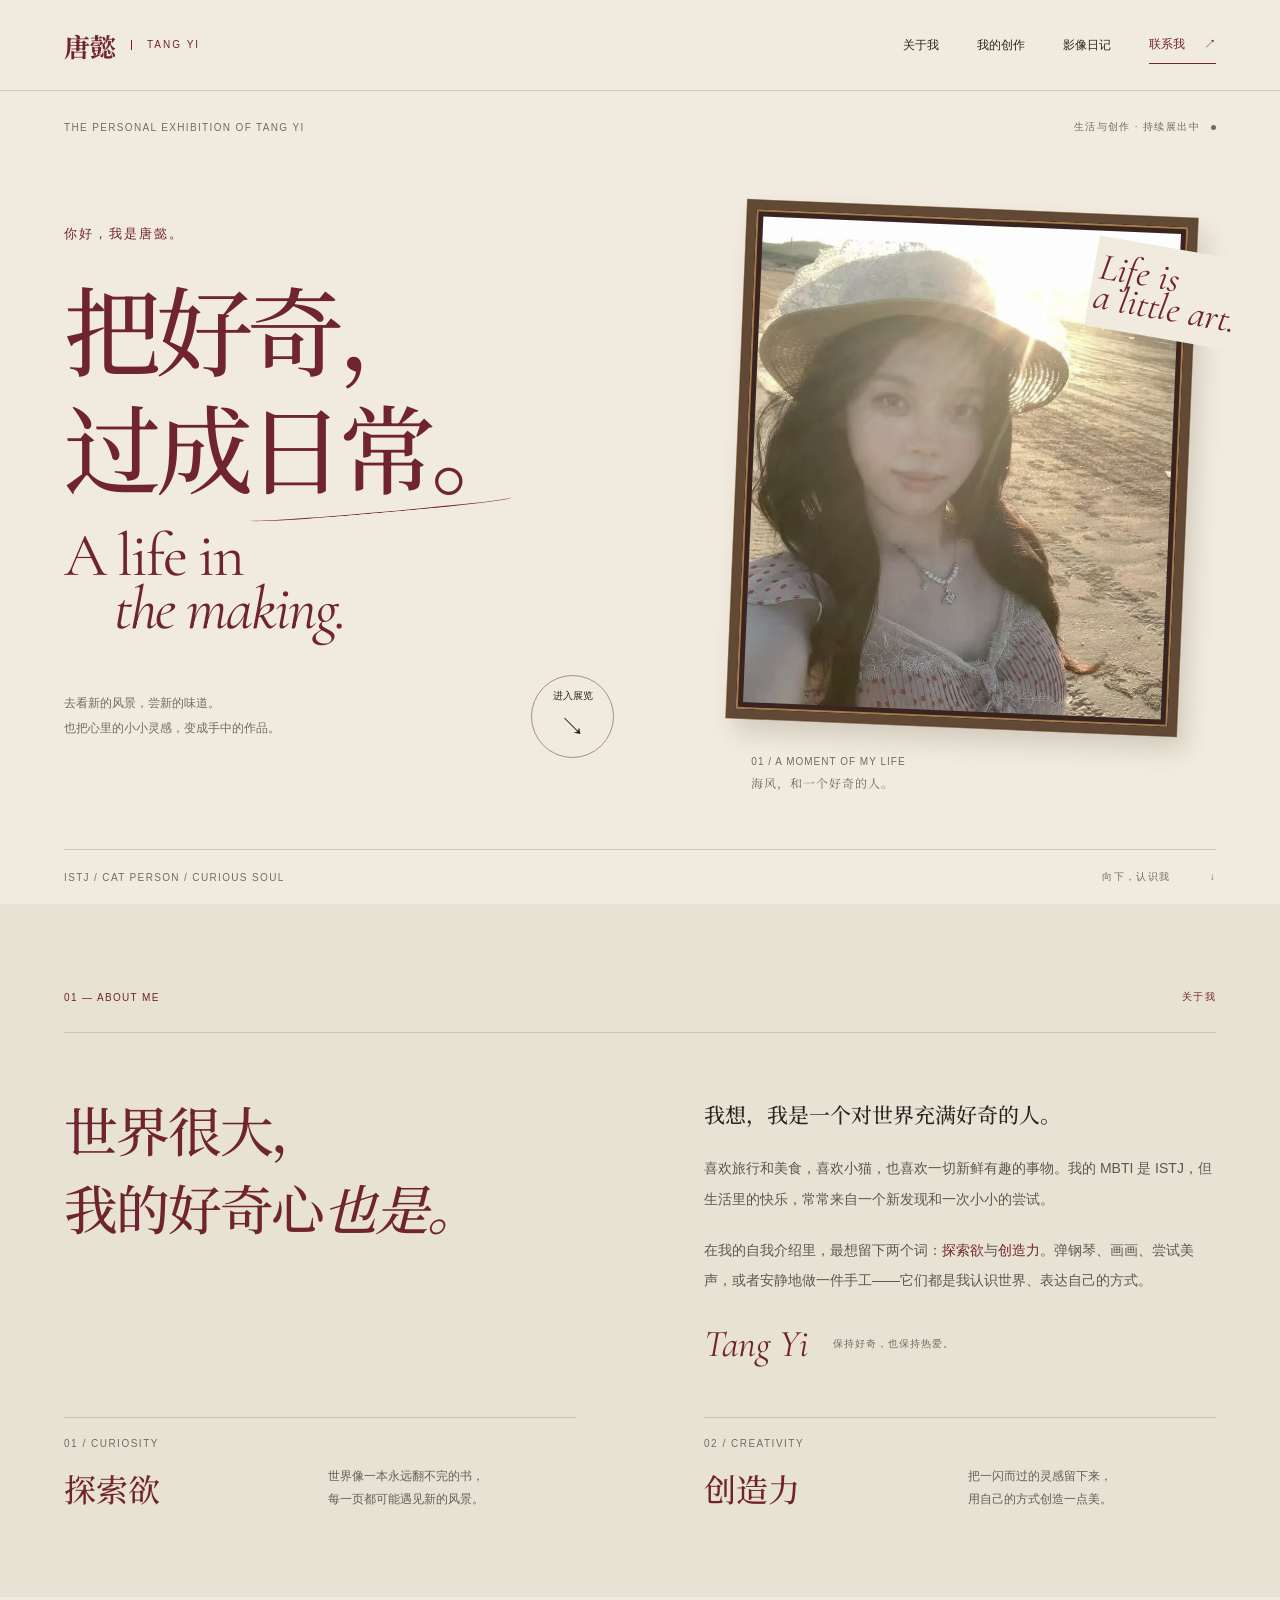
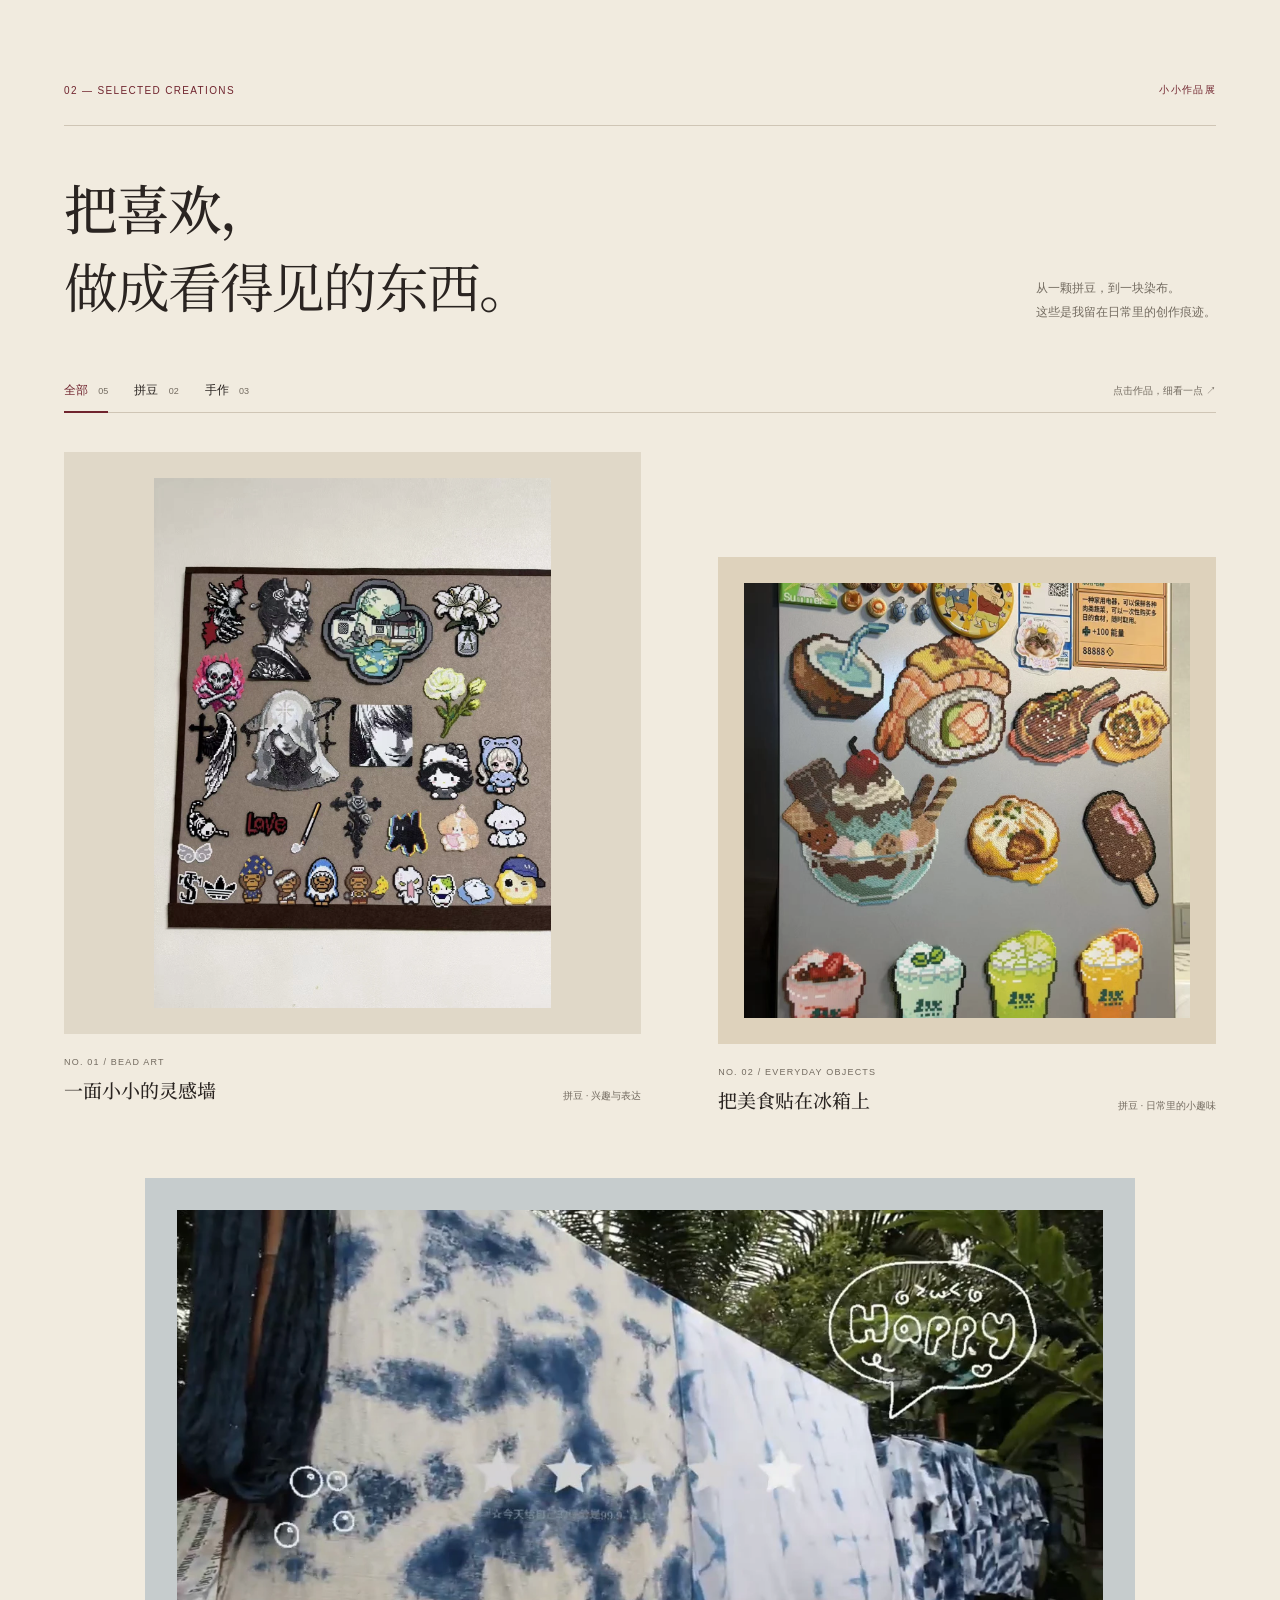
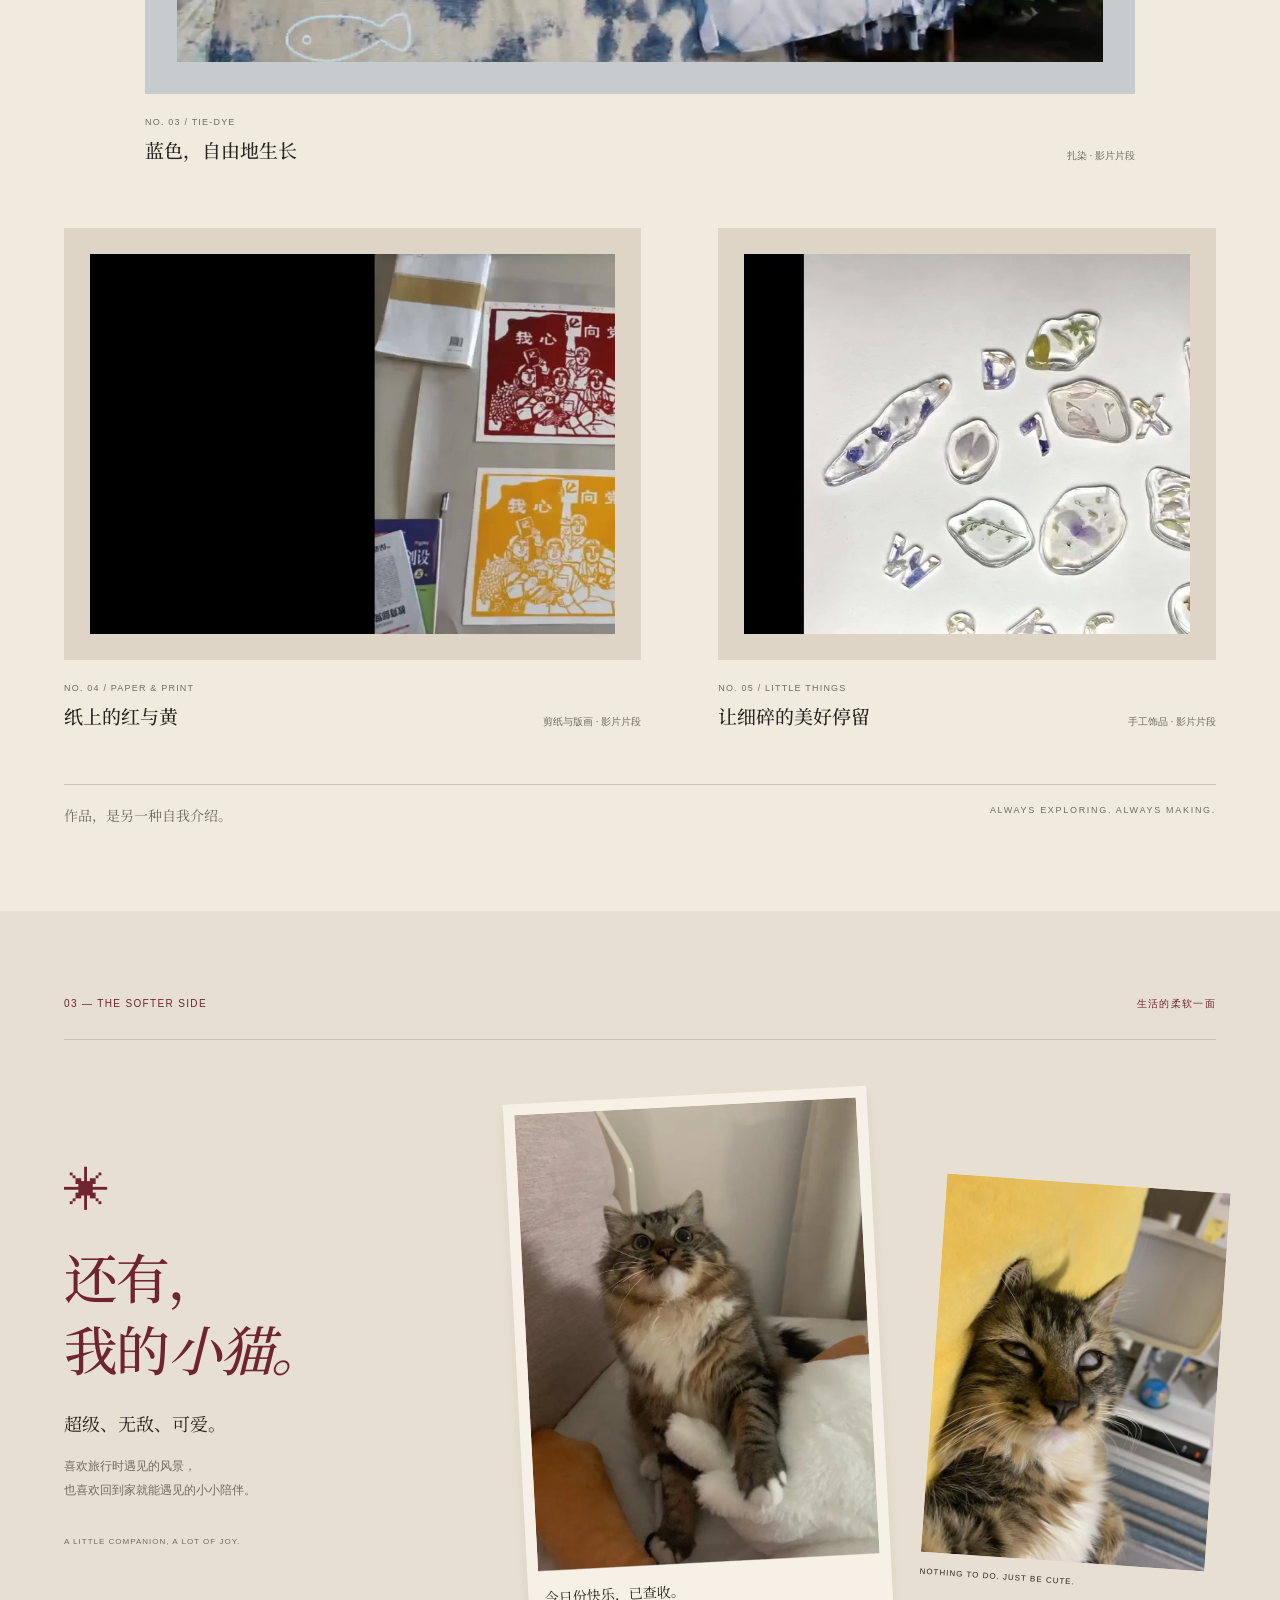
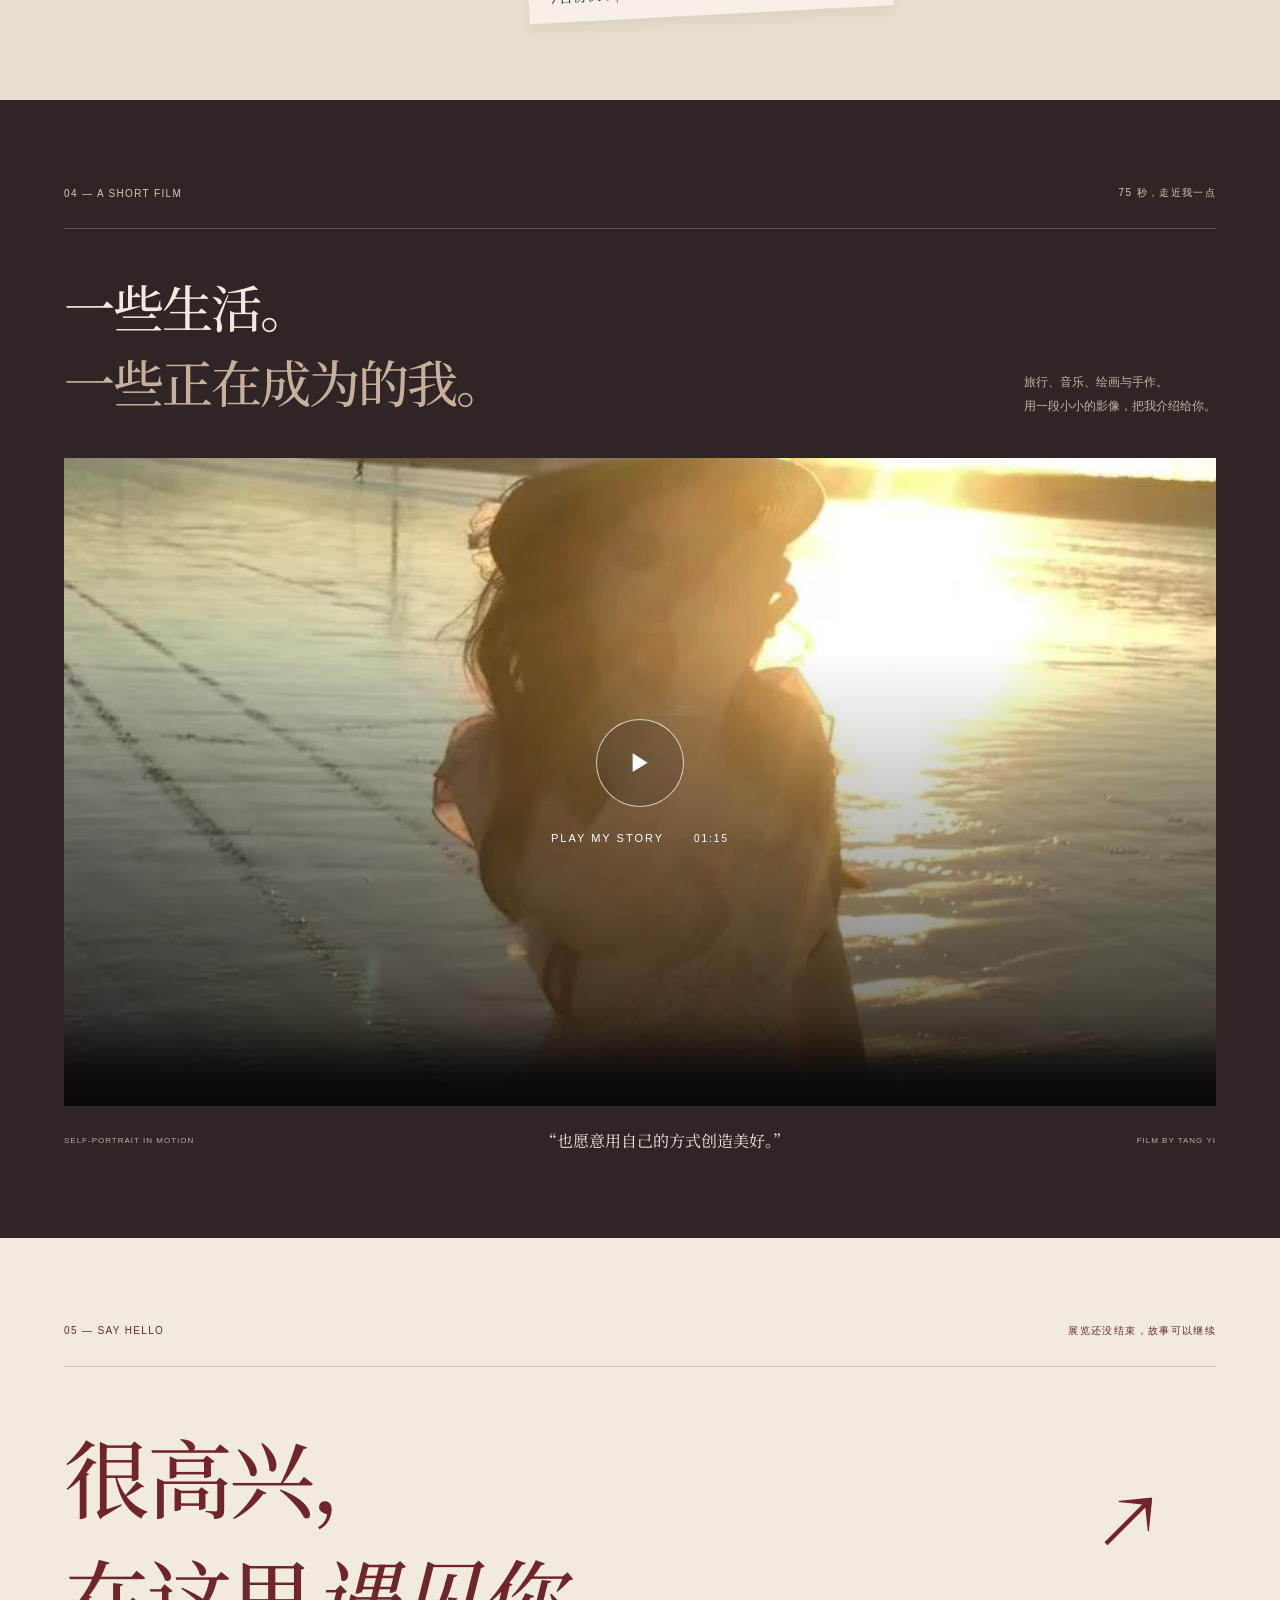
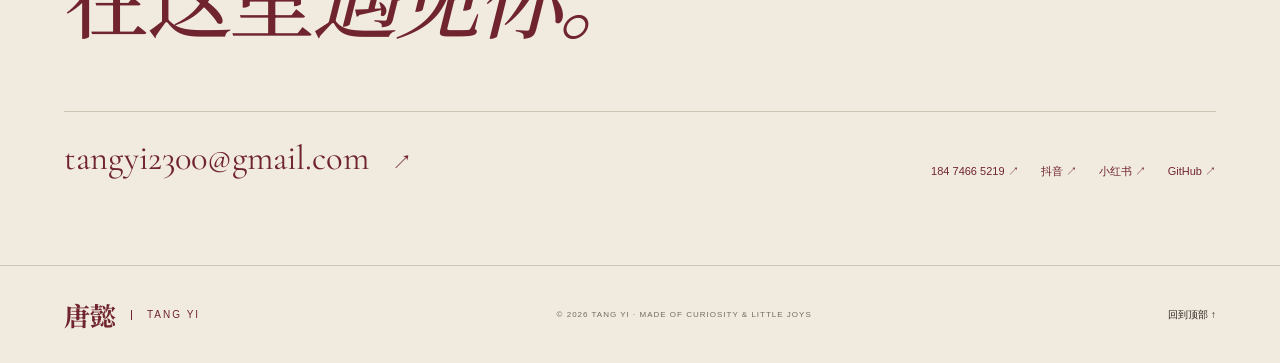
==== index.html @ 0c41a025 "Publish Tang Yi personal gallery with photos and introduction film" ====
<!doctype html>
<html lang="zh-CN">
<head>
  <meta charset="utf-8"><meta name="viewport" content="width=device-width,initial-scale=1">
  <title>唐懿 Tang Yi｜好奇心与创造力的私人展览</title>
  <meta name="description" content="我是唐懿。喜欢旅行、美食、小猫，也喜欢用拼豆、扎染和手作表达自己。欢迎来到我的生活与创作展览。">
  <meta name="theme-color" content="#6e202b"><meta property="og:title" content="唐懿 Tang Yi · A Life in the Making"><meta property="og:description" content="把好奇过成日常，把喜欢做成作品。唐懿的个人生活与创作展览。"><meta property="og:image" content="https://tangyi2300-ctrl.github.io/portrait-close.webp">
  <link rel="icon" href="favicon.svg" type="image/svg+xml"><link rel="stylesheet" href="style.css">
  <link rel="preconnect" href="https://fonts.googleapis.com"><link rel="preconnect" href="https://fonts.gstatic.com" crossorigin>
  <link href="https://fonts.googleapis.com/css2?family=Cormorant+Garamond:ital,wght@0,400;0,500;0,600;1,400;1,500&family=Noto+Serif+SC:wght@400;500;600;700&display=swap" rel="stylesheet">
  <script src="app.js" defer></script>
</head>
<body>
<a class="skip" href="#main">跳到正文</a>
<header class="header"><a class="brand" href="#home" aria-label="唐懿，返回首页">唐懿<span>TANG YI</span></a><nav aria-label="主导航"><a href="#about">关于我</a><a href="#collection">我的创作</a><a href="#film">影像日记</a><a href="#contact">联系我 <span>↗</span></a></nav><button class="menu-toggle" aria-expanded="false" aria-controls="mobile-menu">菜单 <span>＋</span></button></header>
<nav id="mobile-menu" class="mobile-menu" aria-label="移动导航" hidden><a href="#about">关于我</a><a href="#collection">我的创作</a><a href="#film">影像日记</a><a href="#contact">联系我 ↗</a></nav>
<main id="main">
<section class="hero" id="home" aria-labelledby="hero-title">
  <div class="hero-top"><span>THE PERSONAL EXHIBITION OF TANG YI</span><span>生活与创作 · 持续展出中 <i></i></span></div>
  <div class="hero-layout">
    <div class="hero-copy"><p class="overline">你好，我是唐懿。</p><h1 id="hero-title">把好奇，<br>过成<span class="handwritten">日常。</span></h1><p class="hero-english">A life in<br><em>the making.</em></p><div class="hero-bottom"><p>去看新的风景，尝新的味道。<br>也把心里的小小灵感，变成手中的作品。</p><a class="round-link" href="#collection" aria-label="探索我的创作"><span>进入展览</span><b>↘</b></a></div></div>
    <figure class="hero-art"><div class="frame"><img src="portrait-close.webp" alt="唐懿在海边夕阳下的自拍" width="828" height="1258" fetchpriority="high"></div><figcaption><span>01 / A MOMENT OF MY LIFE</span><span>海风，和一个好奇的人。</span></figcaption><span class="art-note" aria-hidden="true">Life is<br>a little art.</span></figure>
  </div>
  <div class="hero-footer"><span>ISTJ / CAT PERSON / CURIOUS SOUL</span><a href="#about">向下，认识我 <span>↓</span></a></div>
</section>
<section class="intro section" id="about">
  <div class="section-kicker"><span>01 — ABOUT ME</span><span>关于我</span></div>
  <div class="intro-layout"><h2>世界很大，<br>我的好奇心<span class="italic">也是。</span></h2><div class="intro-text"><p>我想，我是一个对世界充满好奇的人。</p><p>喜欢旅行和美食，喜欢小猫，也喜欢一切新鲜有趣的事物。我的 MBTI 是 ISTJ，但生活里的快乐，常常来自一个新发现和一次小小的尝试。</p><p>在我的自我介绍里，最想留下两个词：<strong>探索欲</strong>与<strong>创造力</strong>。弹钢琴、画画、尝试美声，或者安静地做一件手工——它们都是我认识世界、表达自己的方式。</p><div class="signature">Tang Yi<span>保持好奇，也保持热爱。</span></div></div></div>
  <div class="values"><div><span>01 / CURIOSITY</span><h3>探索欲</h3><p>世界像一本永远翻不完的书，<br>每一页都可能遇见新的风景。</p></div><div><span>02 / CREATIVITY</span><h3>创造力</h3><p>把一闪而过的灵感留下来，<br>用自己的方式创造一点美。</p></div></div>
</section>
<section class="collection section" id="collection">
  <div class="section-kicker"><span>02 — SELECTED CREATIONS</span><span>小小作品展</span></div>
  <div class="section-heading"><h2>把喜欢，<br><em>做成看得见的东西。</em></h2><p>从一颗拼豆，到一块染布。<br>这些是我留在日常里的创作痕迹。</p></div>
  <div class="filters" role="group" aria-label="筛选作品"><button class="active" data-filter="all" aria-pressed="true">全部 <small>05</small></button><button data-filter="beads" aria-pressed="false">拼豆 <small>02</small></button><button data-filter="handmade" aria-pressed="false">手作 <small>03</small></button><span>点击作品，细看一点 ↗</span></div>
  <div class="works">
    <figure class="work work-wide" data-category="beads"><button class="image-button" data-lightbox="bead-collection.webp" data-title="一面小小的灵感墙" data-caption="拼豆 · 我的创作收藏" aria-label="放大一面小小的灵感墙"><img src="bead-collection.webp" alt="多种风格的拼豆作品整齐排列在展示板上" loading="lazy" width="1200" height="1600"><span class="view">细看作品 ↗</span></button><figcaption><div><small>NO. 01 / BEAD ART</small><h3>一面小小的灵感墙</h3></div><span>拼豆 · 兴趣与表达</span></figcaption></figure>
    <figure class="work work-raised" data-category="beads"><button class="image-button" data-lightbox="bead-food.webp" data-title="把美食贴在冰箱上" data-caption="拼豆 · 日常里的小趣味" aria-label="放大把美食贴在冰箱上"><img src="bead-food.webp" alt="冰箱上排列着寿司、汉堡、饮料等食物造型拼豆" loading="lazy" width="1200" height="1600"><span class="view">细看作品 ↗</span></button><figcaption><div><small>NO. 02 / EVERYDAY OBJECTS</small><h3>把美食贴在冰箱上</h3></div><span>拼豆 · 日常里的小趣味</span></figcaption></figure>
    <figure class="work work-landscape" data-category="handmade"><button class="image-button" data-lightbox="tie-dye.webp" data-title="蓝色，自由地生长" data-caption="扎染 · 自我介绍影片片段" aria-label="放大扎染作品"><img src="tie-dye.webp" alt="自我介绍影片中的蓝白扎染布" loading="lazy" width="1280" height="625"><span class="view">细看作品 ↗</span></button><figcaption><div><small>NO. 03 / TIE-DYE</small><h3>蓝色，自由地生长</h3></div><span>扎染 · 影片片段</span></figcaption></figure>
    <figure class="work" data-category="handmade"><button class="image-button" data-lightbox="paper-cut.webp" data-title="纸上的红与黄" data-caption="剪纸与版画 · 自我介绍影片片段" aria-label="放大剪纸与版画"><img src="paper-cut.webp" alt="影片中展示的红色和黄色剪纸、版画作品" loading="lazy" width="1100" height="614"><span class="view">细看作品 ↗</span></button><figcaption><div><small>NO. 04 / PAPER & PRINT</small><h3>纸上的红与黄</h3></div><span>剪纸与版画 · 影片片段</span></figcaption></figure>
    <figure class="work" data-category="handmade"><button class="image-button" data-lightbox="resin.webp" data-title="让细碎的美好停留" data-caption="手工饰品 · 自我介绍影片片段" aria-label="放大手工饰品"><img src="resin.webp" alt="影片中展示的透明手工饰品" loading="lazy" width="1100" height="656"><span class="view">细看作品 ↗</span></button><figcaption><div><small>NO. 05 / LITTLE THINGS</small><h3>让细碎的美好停留</h3></div><span>手工饰品 · 影片片段</span></figcaption></figure>
  </div><p class="gallery-note">作品，是另一种自我介绍。<span>ALWAYS EXPLORING. ALWAYS MAKING.</span></p>
</section>
<section class="cat-section section" id="life">
  <div class="section-kicker"><span>03 — THE SOFTER SIDE</span><span>生活的柔软一面</span></div>
  <div class="cat-layout"><div class="cat-copy"><span class="small-star" aria-hidden="true">✳</span><h2>还有，<br>我的<span class="italic">小猫。</span></h2><p>超级、无敌、可爱。</p><p class="muted">喜欢旅行时遇见的风景，<br>也喜欢回到家就能遇见的小小陪伴。</p><span class="cat-label">A LITTLE COMPANION, A LOT OF JOY.</span></div><figure class="cat-one"><button class="image-button" data-lightbox="cat-two.webp" data-title="我的小猫" data-caption="生活里的小小陪伴" aria-label="放大猫咪照片"><img src="cat-two.webp" alt="猫咪抱着白色毛绒玩具，抬头看向镜头" loading="lazy" width="900" height="1200"></button><figcaption>今日份快乐，已查收。</figcaption></figure><figure class="cat-two"><button class="image-button" data-lightbox="cat-four.webp" data-title="猫咪的放空时间" data-caption="生活里的小小陪伴" aria-label="放大猫咪近照"><img src="cat-four.webp" alt="猫咪靠着黄色软垫，眯着眼睛休息" loading="lazy" width="900" height="1200"></button><figcaption>NOTHING TO DO. JUST BE CUTE.</figcaption></figure></div>
</section>
<section class="film-section section" id="film">
  <div class="section-kicker"><span>04 — A SHORT FILM</span><span>75 秒，走近我一点</span></div>
  <div class="film-heading"><h2>一些生活。<br><em>一些正在成为的我。</em></h2><p>旅行、音乐、绘画与手作。<br>用一段小小的影像，把我介绍给你。</p></div>
  <div class="film-player"><video controls playsinline preload="metadata" poster="portrait.webp" aria-label="唐懿的自我介绍视频"><source src="introduction.mp4" type="video/mp4">你的浏览器暂不支持视频，<a href="introduction.mp4">点此打开影片</a>。</video><button class="film-cover" aria-label="播放唐懿的自我介绍视频"><span class="play-circle">▶</span><span>PLAY MY STORY <small>01:15</small></span></button></div>
  <div class="film-bottom"><span>SELF-PORTRAIT IN MOTION</span><p>“也愿意用自己的方式创造美好。”</p><span>FILM BY TANG YI</span></div>
</section>
<section class="contact section" id="contact">
  <div class="section-kicker"><span>05 — SAY HELLO</span><span>展览还没结束，故事可以继续</span></div>
  <h2>很高兴，<br>在这里<span class="italic">遇见你。</span><a href="mailto:tangyi2300@gmail.com" aria-label="发送邮件给唐懿">↗</a></h2>
  <div class="contact-links"><a class="email" href="mailto:tangyi2300@gmail.com">tangyi2300@gmail.com <span>↗</span></a><div class="socials"><a href="tel:18474665219">184 7466 5219 ↗</a><a href="https://v.douyin.com/4sOv0K8VbvQ/" target="_blank" rel="noopener noreferrer">抖音 ↗</a><a href="https://xhslink.cn/o/4FWoNAnNjnA" target="_blank" rel="noopener noreferrer">小红书 ↗</a><a href="https://github.com/tangyi2300-ctrl" target="_blank" rel="noopener noreferrer">GitHub ↗</a></div></div>
</section>
</main>
<footer><a class="brand" href="#home">唐懿<span>TANG YI</span></a><p>© <span id="year">2026</span> TANG YI · MADE OF CURIOSITY & LITTLE JOYS</p><a href="#home">回到顶部 ↑</a></footer>
<dialog id="lightbox" aria-labelledby="lightbox-title"><div class="lightbox-header"><h2 id="lightbox-title"></h2><button id="close-lightbox" aria-label="关闭图片预览">关闭 ×</button></div><img id="lightbox-image" alt=""><p id="lightbox-caption"></p></dialog>
<div class="toast" id="toast" role="status"></div>
</body></html>
---- style.css ----
:root{--paper:#f1ebdf;--ink:#2a2421;--wine:#70242e;--line:#cfc5b5;--soft:#736b60;--accent:#b54e35;--serif:"Noto Serif SC","Songti SC",serif;--latin:"Cormorant Garamond",Georgia,serif;--sans:-apple-system,BlinkMacSystemFont,"PingFang SC","Microsoft YaHei",sans-serif}*{box-sizing:border-box}html{scroll-behavior:smooth;scroll-padding-top:90px}body{margin:0;background:var(--paper);color:var(--ink);font-family:var(--sans);-webkit-font-smoothing:antialiased}body.modal-open{overflow:hidden}a{color:inherit;text-decoration:none}button{font:inherit;color:inherit;cursor:pointer}a,button{-webkit-tap-highlight-color:transparent}button:focus-visible,a:focus-visible{outline:3px solid #bf704e;outline-offset:5px}button{border:0}img{display:block;width:100%;height:auto}figure,p{margin:0}[hidden]{display:none!important}::selection{background:var(--wine);color:var(--paper)}.skip{position:fixed;top:-60px;left:10px;z-index:100;padding:12px;background:#fff}.skip:focus{top:10px}.header{padding:0 5vw;display:flex;align-items:center;justify-content:space-between;height:91px;border-bottom:1px solid var(--line);background:var(--paper);position:relative;z-index:5}.brand{display:flex;align-items:center;gap:15px;font:700 26px var(--serif);color:var(--wine)}.brand span{font:10px/1 var(--sans);letter-spacing:2px;border-left:1px solid var(--wine);padding-left:15px}.header nav{display:flex;align-items:center;gap:38px;font-size:12px}.header nav a{padding:10px 0}.header nav a:last-child{border-bottom:1px solid var(--wine);color:var(--wine)}.header nav a:hover{color:var(--accent)}.header nav a span{margin-left:16px}.menu-toggle{display:none;background:none}.mobile-menu{background:var(--paper);padding:20px 6vw;position:absolute;top:77px;z-index:7;width:100%;border-bottom:1px solid var(--line)}.mobile-menu a{display:block;padding:12px}.hero{padding:29px 5vw 0;position:relative;overflow:hidden}.hero-top,.hero-footer,.section-kicker{display:flex;justify-content:space-between;align-items:center;font-size:10px;letter-spacing:1.35px}.hero-top{color:var(--soft)}.hero-top i{display:inline-block;background:#637459;width:5px;height:5px;border-radius:50%;margin-left:7px}.hero-layout{display:grid;grid-template-columns:1.18fr 1fr;gap:7vw;align-items:center;padding:57px 0 58px;max-width:1600px;margin:auto}.overline{font-size:13px;letter-spacing:2px;margin-bottom:25px;color:var(--wine)}h1{margin:0;font:500 clamp(60px,7.6vw,118px)/1.22 var(--serif);letter-spacing:-.055em;color:var(--wine);position:relative;z-index:2}.handwritten{position:relative;white-space:nowrap}.handwritten:after{content:"";position:absolute;left:2px;right:10px;bottom:2px;height:7px;border-bottom:1px solid var(--wine);border-radius:50%;transform:rotate(-5deg)}.hero-english{font:400 clamp(43px,4.8vw,78px)/.87 var(--latin);letter-spacing:-2px;margin-top:24px;color:var(--wine)}.hero-english em{padding-left:50px;font-weight:400}.hero-bottom{display:flex;align-items:center;gap:38px;justify-content:space-between;margin-top:39px;max-width:550px}.hero-bottom p{font-size:12px;line-height:2.1;color:var(--soft)}.round-link{border:1px solid #a2927a;width:83px;height:83px;border-radius:50%;display:flex;flex-direction:column;justify-content:center;align-items:center;gap:7px;flex-shrink:0;transition:background .3s,color .3s}.round-link span{font-size:10px}.round-link b{font-size:25px;font-weight:400}.round-link:hover{background:var(--wine);color:var(--paper)}.hero-art{position:relative;padding:18px 20px 0 0;max-width:470px;width:100%;justify-self:center}.frame{background:#3a2420;border:9px solid #614936;padding:7px;box-shadow:0 0 0 1px #826445,inset 0 0 0 2px #a27b4d,9px 14px 25px #3529162a;transform:rotate(2.4deg)}.frame img{height:clamp(410px,38vw,575px);object-fit:cover;object-position:center 42%;filter:saturate(.76)}.hero-art figcaption{display:flex;flex-direction:column;gap:7px;font-size:10px;color:var(--soft);letter-spacing:1px;margin:29px 0 0 14px}.hero-art figcaption span:last-child{font-family:var(--serif);letter-spacing:1px;font-size:12px}.art-note{position:absolute;right:-37px;top:57px;font:italic 38px/.8 var(--latin);color:var(--wine);transform:rotate(10deg);background:var(--paper);padding:15px 5px}.hero-footer{border-top:1px solid var(--line);padding:20px 0;color:var(--soft)}.hero-footer a span{margin-left:35px}.section{padding:86px 5vw}.section-kicker{padding-bottom:28px;border-bottom:1px solid var(--line);color:var(--wine)}.intro{background:#e8e2d5}.intro-layout{display:grid;grid-template-columns:1fr 1fr;gap:10vw;margin-top:57px}h2{font:500 clamp(35px,4.2vw,66px)/1.45 var(--serif);letter-spacing:-.04em;margin:0}.italic{font-style:italic}.intro-layout h2{color:var(--wine)}.intro-text{padding-top:7px;max-width:580px}.intro-text p{font-size:14px;line-height:2.2;color:#5d574e;margin-bottom:20px}.intro-text p:first-child{font:500 21px/1.7 var(--serif);color:var(--ink)}.intro-text strong{font-weight:500;color:var(--wine)}.signature{display:flex;align-items:center;gap:25px;font:italic 38px var(--latin);color:var(--wine);margin-top:25px}.signature span{font:10px var(--sans);color:var(--soft);letter-spacing:1px}.values{display:grid;grid-template-columns:1fr 1fr;gap:10vw;margin-top:50px}.values>div{display:grid;grid-template-columns:1fr 1fr;gap:16px;padding-top:20px;border-top:1px solid #c8bdab}.values span{grid-column:1/-1;font-size:10px;letter-spacing:1.5px;color:var(--soft)}.values h3{margin:0;font:500 32px var(--serif);color:var(--wine)}.values p{font-size:12px;line-height:1.9;color:#635e54}.section-heading{display:flex;align-items:end;justify-content:space-between;gap:35px;padding:42px 0 46px}.section-heading h2 em{font-weight:400;font-style:normal}.section-heading p,.film-heading p{font-size:12px;line-height:2;color:var(--soft)}.filters{display:flex;align-items:center;gap:26px;border-bottom:1px solid var(--line);margin-bottom:39px}.filters button{background:none;border-bottom:2px solid transparent;padding:12px 0;font-size:12px;margin-bottom:-1px}.filters button.active{border-color:var(--wine);color:var(--wine)}.filters small{font-size:9px;margin-left:7px;color:var(--soft)}.filters>span{font-size:10px;color:var(--soft);margin-left:auto}.works{display:grid;grid-template-columns:1.16fr 1fr;gap:65px 6vw;align-items:start}.work{margin:0;min-width:0}.image-button{position:relative;display:block;width:100%;padding:0;background:#ded5c7;overflow:hidden}.work .image-button{padding:26px}.work img{height:380px;object-fit:cover;transition:transform .65s;filter:saturate(.87)}.work-wide img{height:530px;object-fit:contain}.work-wide .image-button{background:#e0d8c8}.work-raised{padding-top:105px}.work-raised img{height:435px;object-fit:cover;object-position:center}.work-raised .image-button{background:#ded2bc}.work-landscape{grid-column:1/-1;max-width:990px;width:87%;justify-self:center}.work-landscape img{height:auto;aspect-ratio:2.05;object-fit:cover}.work-landscape .image-button{background:#c6cccd;padding:32px}.image-button:hover img{transform:scale(1.025)}.view{position:absolute;bottom:20px;right:20px;background:var(--paper);padding:10px 14px;font-size:10px;opacity:0;transform:translateY(8px);transition:.3s}.image-button:hover .view,.image-button:focus-visible .view{opacity:1;transform:none}.work figcaption{padding-top:17px;display:flex;align-items:end;justify-content:space-between;gap:14px}.work figcaption small{font-size:9px;letter-spacing:1.2px;color:var(--soft)}.work h3{font:500 19px var(--serif);margin:7px 0 0}.work figcaption>span{font-size:10px;color:var(--soft);white-space:nowrap}.works.filtered{grid-template-columns:1fr 1fr}.works.filtered .work{padding-top:0;grid-column:auto;width:100%;max-width:none}.works.filtered .work img{height:380px;aspect-ratio:auto;object-fit:contain}.gallery-note{border-top:1px solid var(--line);padding-top:20px;margin-top:55px;display:flex;justify-content:space-between;font:14px var(--serif);color:var(--soft)}.gallery-note span{font:9px var(--sans);letter-spacing:1.7px}.cat-section{background:#e7dfd1}.cat-layout{display:grid;grid-template-columns:1.1fr 1fr .78fr;align-items:center;gap:4vw;margin-top:55px}.small-star{font-size:46px;color:var(--wine);display:block;margin-bottom:22px}.cat-copy h2{color:var(--wine);line-height:1.35}.cat-copy p{margin-top:25px;font:18px var(--serif)}.cat-copy .muted{font:12px/2 var(--sans);color:var(--soft);margin-top:18px}.cat-label{display:block;font-size:8px;letter-spacing:1px;margin-top:35px;color:var(--soft)}.cat-one{transform:rotate(-3deg);padding:11px 11px 0;background:#f6f0e6;box-shadow:0 8px 12px #3e271211}.cat-two{align-self:end;transform:rotate(4deg);padding-bottom:28px}.cat-one img{aspect-ratio:3/4;object-fit:cover}.cat-two img{aspect-ratio:3/4;object-fit:cover}.cat-one figcaption{font:14px var(--serif);padding:16px 5px}.cat-two figcaption{font-size:8px;letter-spacing:1px;padding-top:15px}.film-section{background:#302526;color:var(--paper)}.film-section .section-kicker{color:#d9c8ae;border-color:#645653}.film-heading{display:flex;justify-content:space-between;align-items:end;gap:30px;padding:40px 0}.film-heading h2{font-size:clamp(34px,4vw,60px)}.film-heading h2 em{font-style:normal;color:#c7b09a}.film-heading p{color:#c2b4a5}.film-player{position:relative;background:#1b1515;width:100%;max-width:1200px;margin:0 auto;aspect-ratio:16/9;overflow:hidden}.film-player video{display:block;width:100%;height:100%;object-fit:contain}.film-player video:not(.playing){object-fit:cover;object-position:center 50%}.film-cover{position:absolute;inset:0;background:linear-gradient(0deg,#100c0caf,transparent 70%);color:#fff;display:flex;justify-content:center;align-items:center;flex-direction:column;gap:25px}.play-circle{font-size:23px;width:88px;height:88px;border:1px solid #ffffffb3;display:grid;place-items:center;border-radius:50%;background:#30252633;backdrop-filter:blur(5px);transition:transform .3s}.film-cover:hover .play-circle{transform:scale(1.08)}.film-cover>span:last-child{font:11px var(--sans);letter-spacing:2px}.film-cover small{margin-left:25px;font-size:10px}.film-bottom{display:flex;justify-content:space-between;align-items:center;margin-top:23px;gap:20px}.film-bottom>span{font-size:8px;letter-spacing:1px;color:#bead9c}.film-bottom p{font:16px var(--serif)}.contact{color:var(--wine)}.contact h2{font-size:clamp(44px,6.7vw,100px);line-height:1.4;padding:48px 0 56px;position:relative}.contact h2>a{position:absolute;right:5vw;top:68px;font-family:var(--latin);font-size:110px;transition:transform .3s}.contact h2>a:hover{transform:translate(7px,-7px)}.contact-links{display:flex;justify-content:space-between;gap:35px;align-items:end;padding:25px 0 0;border-top:1px solid var(--line)}.email{font:400 clamp(20px,2.7vw,40px) var(--latin)}.email span{font-family:var(--sans);margin-left:15px;font-size:20px}.socials{display:flex;gap:22px;font-size:11px;flex-wrap:wrap}.socials a:hover,.email:hover{text-decoration:underline;text-underline-offset:7px}footer{padding:30px 5vw;border-top:1px solid var(--line);display:flex;align-items:center;justify-content:space-between;gap:20px}footer p{font-size:8px;letter-spacing:1px;color:var(--soft)}footer>a:last-child{font-size:10px}.toast{position:fixed;bottom:25px;left:50%;transform:translateX(-50%);padding:12px 20px;background:var(--wine);color:#fff;z-index:30;display:none}dialog{background:var(--paper);color:var(--ink);border:none;padding:20px;width:min(1100px,94vw);max-height:94vh}dialog::backdrop{background:#1b1111dd;backdrop-filter:blur(5px)}.lightbox-header{display:flex;justify-content:space-between;align-items:center;gap:18px;margin-bottom:16px}.lightbox-header h2{font-size:19px}.lightbox-header button{padding:10px 14px;background:none;border:1px solid var(--line);font-size:12px}#lightbox-image{max-height:72vh;object-fit:contain}#lightbox-caption{padding-top:15px;font-size:12px;color:var(--soft)}
@media(min-width:1700px){.header,.hero,.section,footer{padding-left:max(5vw,calc((100vw - 1530px)/2));padding-right:max(5vw,calc((100vw - 1530px)/2))}.hero-layout{gap:100px}}
@media(max-width:1000px){.hero-layout{gap:4vw;grid-template-columns:1.1fr 1fr}.hero-bottom{gap:15px}.hero-art{padding-right:12px}.art-note{right:-12px;top:40px;font-size:30px}.frame img{height:440px}.work figcaption{align-items:start;flex-direction:column;gap:8px}.work img{height:300px}.work-wide img{height:420px}.work-raised img{height:350px}.contact-links{flex-direction:column;align-items:start}.cat-layout{gap:3vw}.cat-copy h2{font-size:40px}.values>div{grid-template-columns:1fr}.values p{margin-top:0}.intro-layout{gap:6vw}.film-bottom p{font-size:13px}}
@media(max-width:700px){html{scroll-padding-top:22px}.header{height:77px;padding:0 6vw}.brand{font-size:23px}.brand span{font-size:8px}.header nav{display:none}.menu-toggle{display:block;font-size:12px;padding:10px 0}.menu-toggle span{margin-left:10px}.hero{padding:22px 6vw 0}.hero-top{font-size:8px;letter-spacing:.9px;gap:18px}.hero-top>span:last-child{font-size:8px;letter-spacing:0}.hero-layout{grid-template-columns:1fr;gap:42px;padding:40px 0 35px}.overline{font-size:12px;margin-bottom:21px}h1{font-size:clamp(55px,13vw,88px);line-height:1.26}.hero-english{font-size:43px;position:static;opacity:1;margin-top:23px;line-height:.9}.hero-english em{padding-left:12px}.hero-bottom{margin-top:27px;max-width:none}.hero-bottom p{font-size:11px}.round-link{width:70px;height:70px}.hero-art{max-width:370px;width:86%;padding:0 8px}.frame img{height:430px}.art-note{font-size:31px;top:45px;right:-20px}.hero-art figcaption{font-size:8px;margin-top:25px}.hero-art figcaption span:last-child{font-size:10px}.hero-footer{font-size:8px;letter-spacing:.5px}.hero-footer a span{margin-left:12px}.section{padding:55px 6vw}.section-kicker{font-size:8px;letter-spacing:.8px;padding-bottom:20px;gap:20px}h2{font-size:36px}.intro-layout{grid-template-columns:1fr;gap:24px;margin-top:30px}.intro-text p{font-size:13px}.intro-text p:first-child{font-size:18px}.signature{font-size:33px}.values{gap:25px;margin-top:36px}.values span{font-size:8px;letter-spacing:.6px}.values h3{font-size:27px}.values p{font-size:11px}.section-heading{flex-direction:column;align-items:start;gap:20px;padding:30px 0}.section-heading h2{font-size:32px}.section-heading p{font-size:11px}.filters{gap:23px;margin-bottom:25px}.filters>span{font-size:8px;letter-spacing:0}.filters button{font-size:11px}.filters small{font-size:8px;margin-left:4px}.works,.works.filtered{grid-template-columns:1fr;gap:36px}.work-raised{padding-top:0}.work .image-button{padding:20px}.work img,.work-wide img,.work-raised img{height:auto;max-height:480px;object-fit:contain}.work-landscape{grid-column:auto;width:100%}.work-landscape img{aspect-ratio:auto}.works.filtered .work img{height:auto;max-height:450px}.work figcaption{flex-direction:row;gap:12px;align-items:end}.work h3{font-size:17px}.work figcaption>span{font-size:9px}.work figcaption small{font-size:8px;letter-spacing:.5px}.view{opacity:1;transform:none;padding:7px 10px;font-size:9px;bottom:12px;right:12px}.gallery-note{flex-direction:column;gap:12px;margin-top:35px;font-size:12px}.gallery-note span{font-size:8px}.cat-layout{grid-template-columns:1fr 1fr;gap:25px;margin-top:30px}.cat-copy{grid-column:1/-1}.small-star{font-size:33px;margin-bottom:12px}.cat-copy h2{font-size:38px}.cat-copy h2 br{display:none}.cat-copy p{font-size:16px;margin-top:15px}.cat-copy .muted{font-size:12px}.cat-label{margin-top:20px}.cat-one{padding:7px 7px 0}.cat-one figcaption{font-size:10px;padding:12px 3px}.cat-two{padding-bottom:0;align-self:center}.cat-two figcaption{font-size:6px;letter-spacing:.5px}.film-heading{flex-direction:column;align-items:start;gap:20px;padding:30px 0}.film-heading h2{font-size:31px}.film-heading p{font-size:11px}.film-player{aspect-ratio:16/10}.play-circle{width:60px;height:60px;font-size:17px}.film-cover{gap:13px}.film-cover>span:last-child{font-size:9px}.film-bottom{flex-wrap:wrap;gap:15px}.film-bottom>span{font-size:7px}.film-bottom p{order:3;width:100%;font-size:13px}.contact h2{font-size:43px;padding:34px 0 37px}.contact h2>a{font-size:60px;top:40px;right:0}.contact-links{gap:25px}.email{font-size:27px}.email span{font-size:15px}.socials{gap:18px;font-size:10px}footer{padding:24px 6vw;flex-wrap:wrap}footer .brand{font-size:20px}footer p{order:3;width:100%;font-size:7px;letter-spacing:.5px}dialog{padding:12px}.lightbox-header h2{font-size:15px}.lightbox-header button{font-size:10px;padding:8px}}
@media(prefers-reduced-motion:reduce){html{scroll-behavior:auto}*,*:before,*:after{transition:none!important;animation:none!important}}
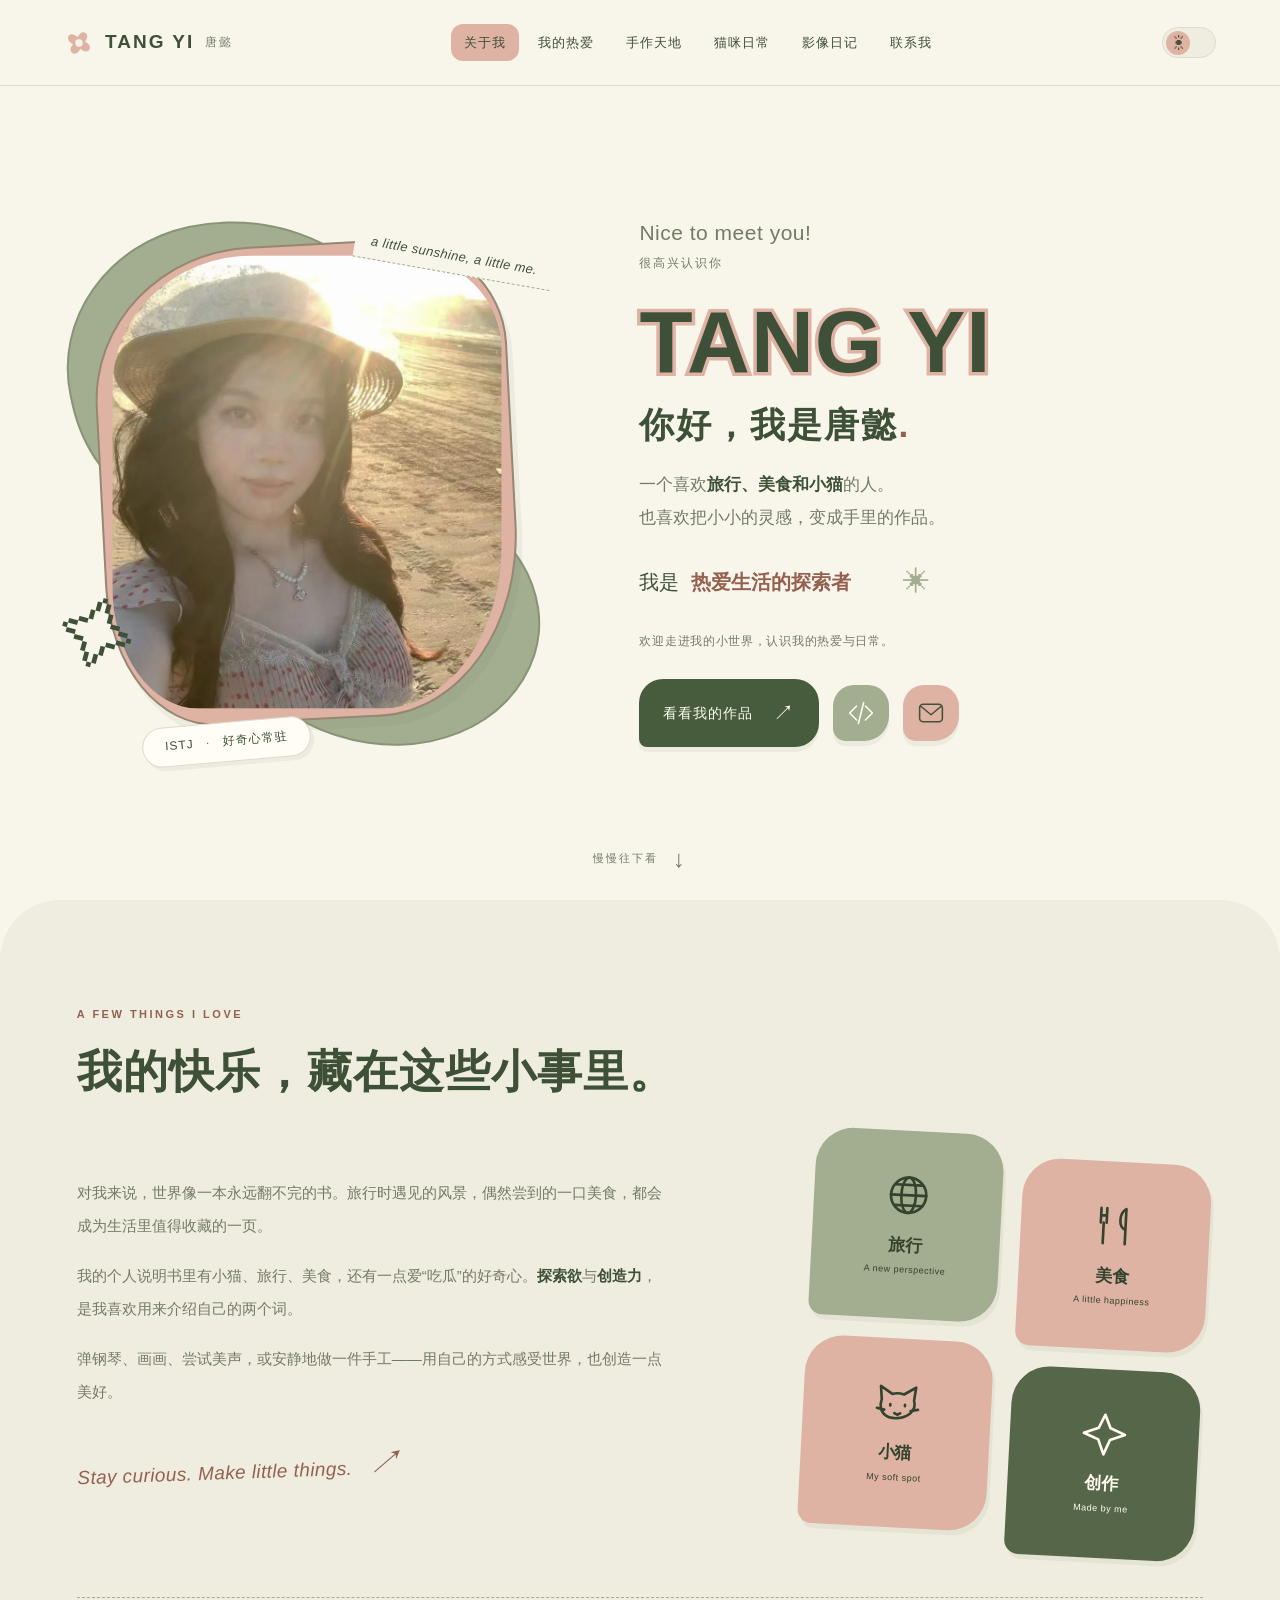
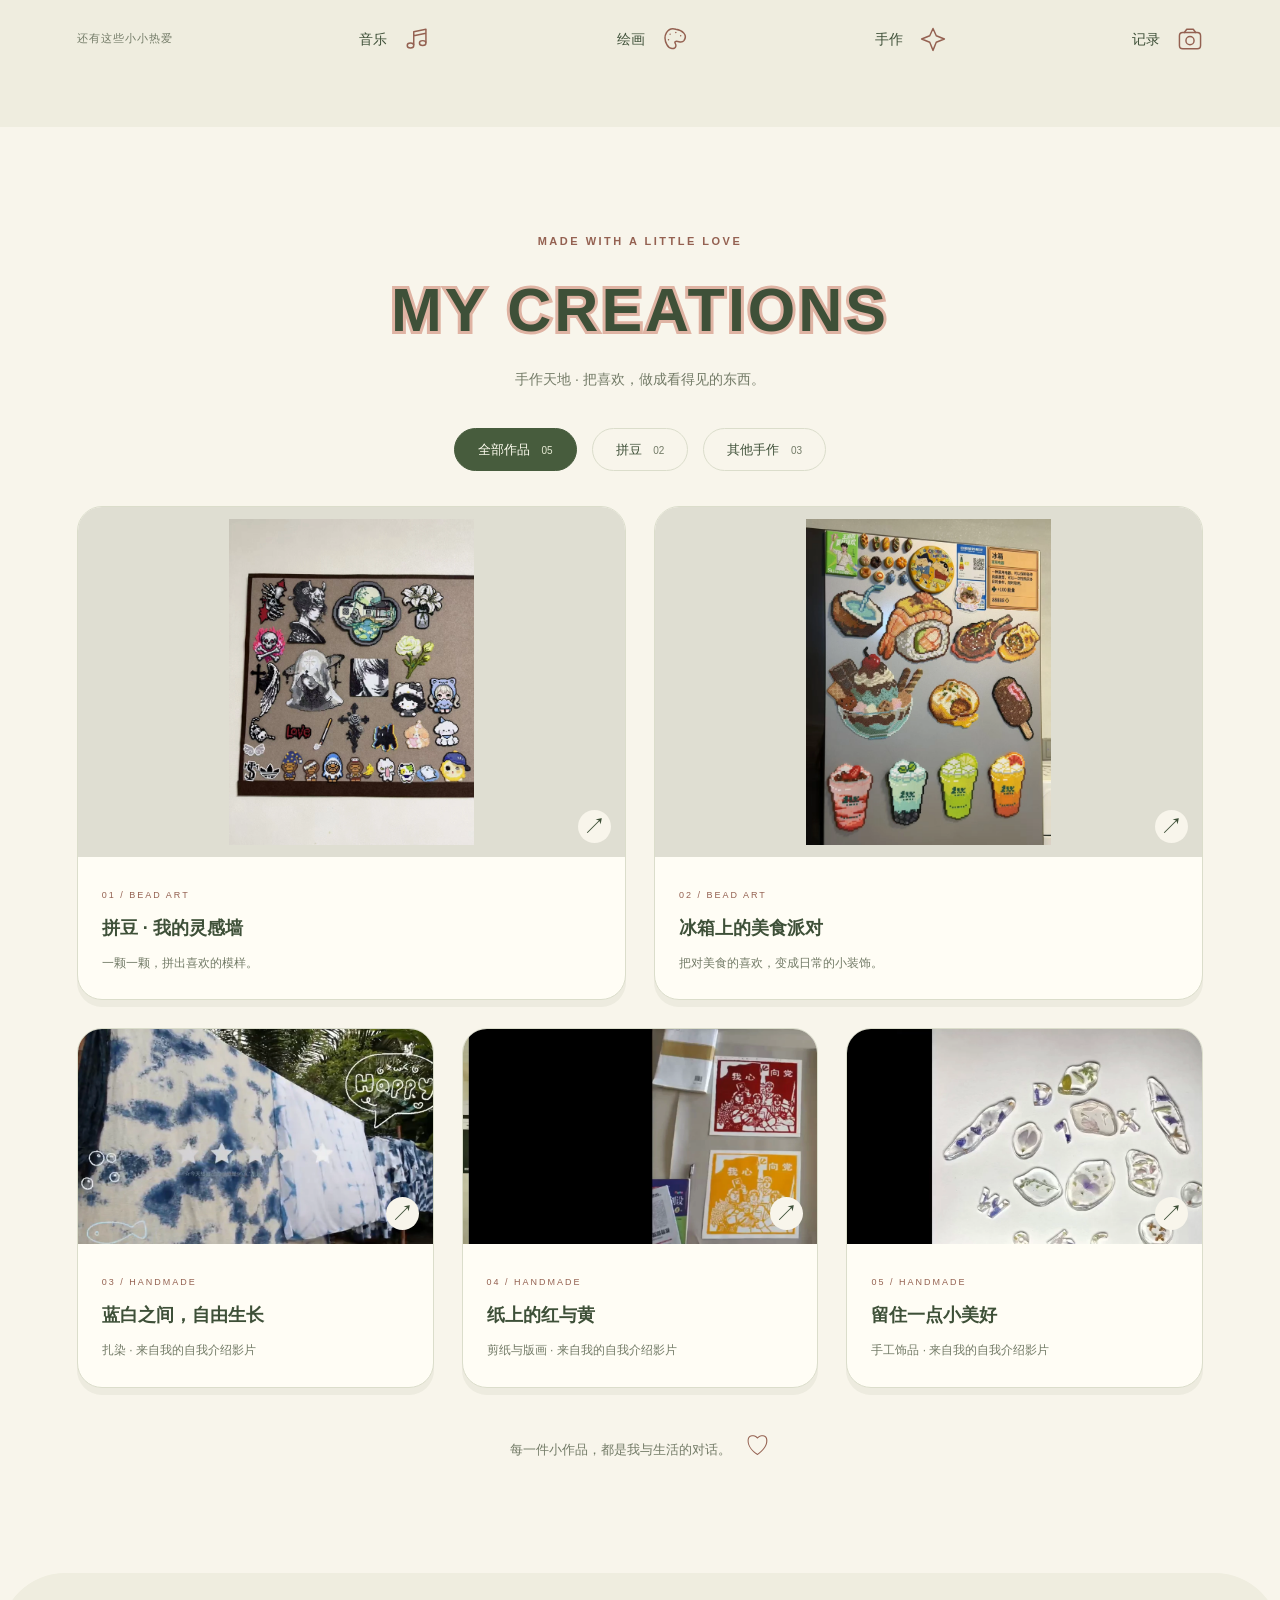
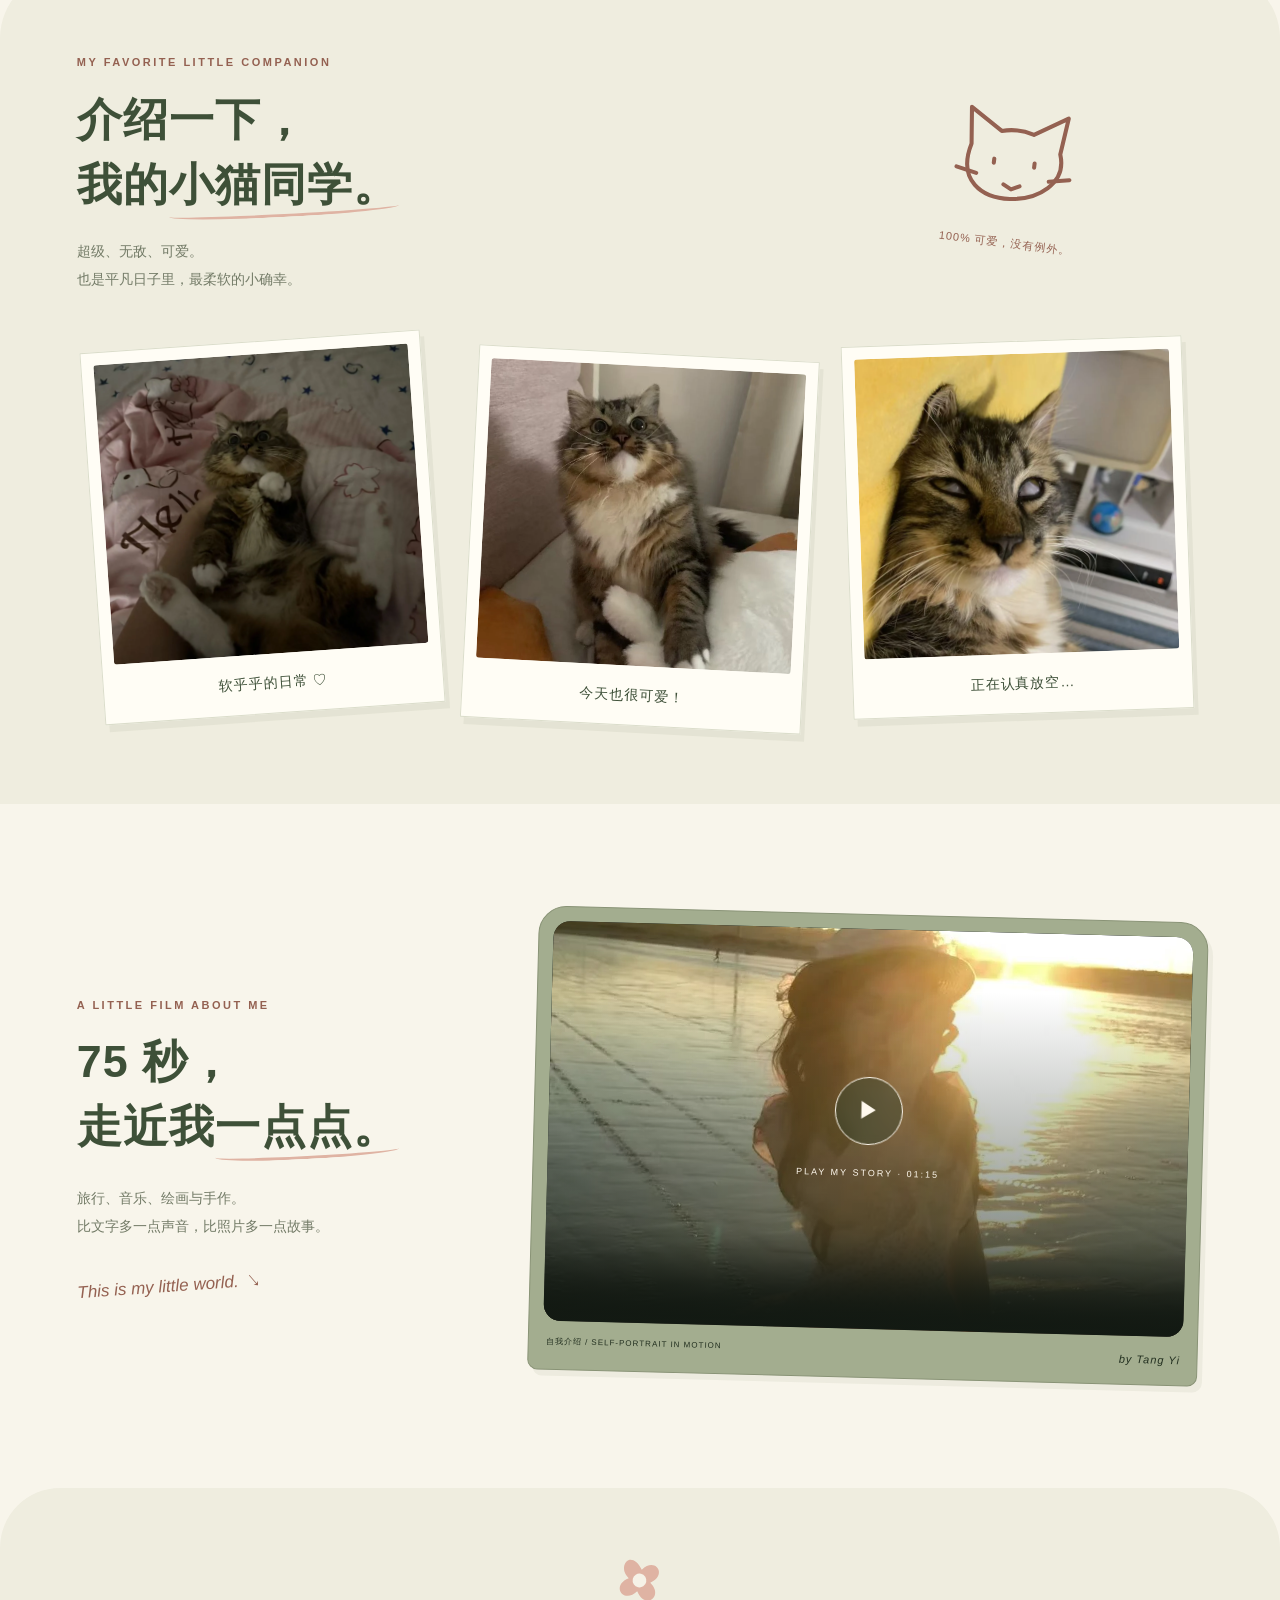
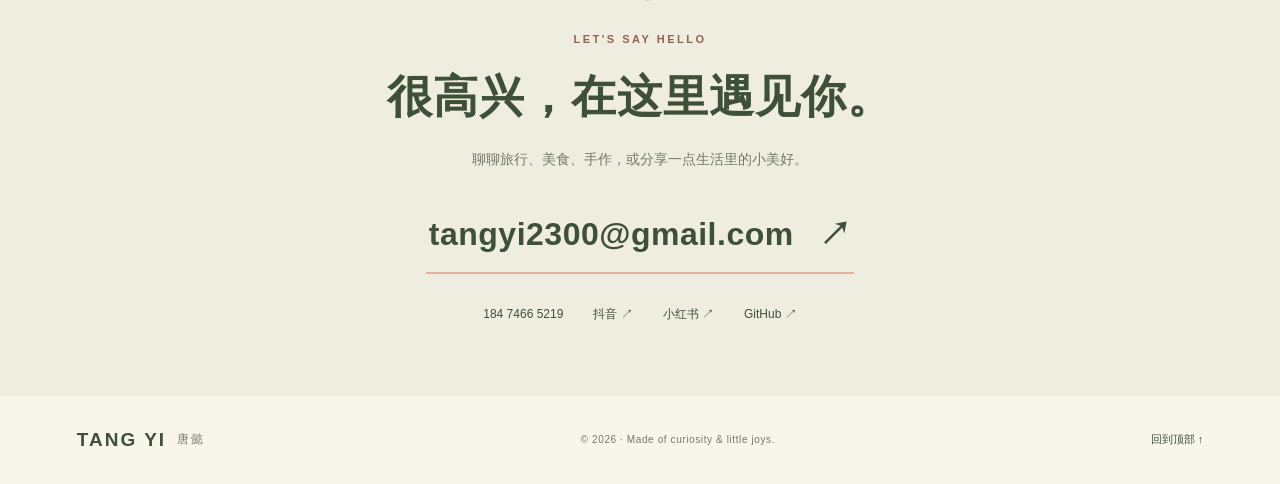
==== commit d9d98a7c: "Redesign Tang Yi portfolio with soft colors, personal stories and theme toggle" ====
--- a/index.html
+++ b/index.html
@@ -1,62 +1,13 @@
 <!doctype html>
-<html lang="zh-CN">
-<head>
-  <meta charset="utf-8"><meta name="viewport" content="width=device-width,initial-scale=1">
-  <title>唐懿 Tang Yi｜好奇心与创造力的私人展览</title>
-  <meta name="description" content="我是唐懿。喜欢旅行、美食、小猫，也喜欢用拼豆、扎染和手作表达自己。欢迎来到我的生活与创作展览。">
-  <meta name="theme-color" content="#6e202b"><meta property="og:title" content="唐懿 Tang Yi · A Life in the Making"><meta property="og:description" content="把好奇过成日常，把喜欢做成作品。唐懿的个人生活与创作展览。"><meta property="og:image" content="https://tangyi2300-ctrl.github.io/portrait-close.webp">
-  <link rel="icon" href="favicon.svg" type="image/svg+xml"><link rel="stylesheet" href="style.css">
-  <link rel="preconnect" href="https://fonts.googleapis.com"><link rel="preconnect" href="https://fonts.gstatic.com" crossorigin>
-  <link href="https://fonts.googleapis.com/css2?family=Cormorant+Garamond:ital,wght@0,400;0,500;0,600;1,400;1,500&family=Noto+Serif+SC:wght@400;500;600;700&display=swap" rel="stylesheet">
-  <script src="app.js" defer></script>
-</head>
-<body>
+<html lang="zh-CN"><head><meta charset="utf-8"><meta name="viewport" content="width=device-width,initial-scale=1">
+<title>唐懿 Tang Yi｜欢迎来到我的小世界</title><meta name="description" content="你好，我是唐懿，一个喜欢旅行、美食、小猫和手工创作的 ISTJ。来看看我的拼豆、日常与影像，认识真实的我。"><meta name="theme-color" content="#f8f5eb"><meta property="og:title" content="唐懿 Tang Yi · 我的小世界"><meta property="og:description" content="保持好奇，慢慢创造，把喜欢的日常收藏起来。"><meta property="og:image" content="https://tangyi2300-ctrl.github.io/portrait-close.webp"><link rel="canonical" href="https://tangyi2300-ctrl.github.io/"><link rel="icon" href="favicon.svg" type="image/svg+xml"><link rel="stylesheet" href="style.css"><script src="app.js" defer></script></head><body>
 <a class="skip" href="#main">跳到正文</a>
-<header class="header"><a class="brand" href="#home" aria-label="唐懿，返回首页">唐懿<span>TANG YI</span></a><nav aria-label="主导航"><a href="#about">关于我</a><a href="#collection">我的创作</a><a href="#film">影像日记</a><a href="#contact">联系我 <span>↗</span></a></nav><button class="menu-toggle" aria-expanded="false" aria-controls="mobile-menu">菜单 <span>＋</span></button></header>
-<nav id="mobile-menu" class="mobile-menu" aria-label="移动导航" hidden><a href="#about">关于我</a><a href="#collection">我的创作</a><a href="#film">影像日记</a><a href="#contact">联系我 ↗</a></nav>
+<header class="header"><a class="brand" href="#about" aria-label="唐懿，返回首页"><span class="brand-flower"><svg viewBox="0 0 80 80" fill="none" aria-hidden="true"><path d="M40 24C18-3 3 27 24 40 0 56 25 79 40 56 57 81 80 55 56 40 79 23 55 1 40 24Z" fill="currentColor"/><circle cx="40" cy="40" r="10" fill="#f6f2e7"/></svg></span>TANG YI<span class="brand-cn">唐懿</span></a><nav class="nav" id="navigation" aria-label="主导航"><a href="#about" class="active">关于我</a><a href="#interests">我的热爱</a><a href="#creations">手作天地</a><a href="#life">猫咪日常</a><a href="#film">影像日记</a><a href="#contact">联系我</a></nav><div class="header-actions"><button class="theme-toggle" aria-label="切换深色模式" aria-pressed="false"><span aria-hidden="true">☀</span></button><button class="menu-toggle" aria-controls="navigation" aria-expanded="false" aria-label="打开菜单">☰</button></div></header>
 <main id="main">
-<section class="hero" id="home" aria-labelledby="hero-title">
-  <div class="hero-top"><span>THE PERSONAL EXHIBITION OF TANG YI</span><span>生活与创作 · 持续展出中 <i></i></span></div>
-  <div class="hero-layout">
-    <div class="hero-copy"><p class="overline">你好，我是唐懿。</p><h1 id="hero-title">把好奇，<br>过成<span class="handwritten">日常。</span></h1><p class="hero-english">A life in<br><em>the making.</em></p><div class="hero-bottom"><p>去看新的风景，尝新的味道。<br>也把心里的小小灵感，变成手中的作品。</p><a class="round-link" href="#collection" aria-label="探索我的创作"><span>进入展览</span><b>↘</b></a></div></div>
-    <figure class="hero-art"><div class="frame"><img src="portrait-close.webp" alt="唐懿在海边夕阳下的自拍" width="828" height="1258" fetchpriority="high"></div><figcaption><span>01 / A MOMENT OF MY LIFE</span><span>海风，和一个好奇的人。</span></figcaption><span class="art-note" aria-hidden="true">Life is<br>a little art.</span></figure>
-  </div>
-  <div class="hero-footer"><span>ISTJ / CAT PERSON / CURIOUS SOUL</span><a href="#about">向下，认识我 <span>↓</span></a></div>
-</section>
-<section class="intro section" id="about">
-  <div class="section-kicker"><span>01 — ABOUT ME</span><span>关于我</span></div>
-  <div class="intro-layout"><h2>世界很大，<br>我的好奇心<span class="italic">也是。</span></h2><div class="intro-text"><p>我想，我是一个对世界充满好奇的人。</p><p>喜欢旅行和美食，喜欢小猫，也喜欢一切新鲜有趣的事物。我的 MBTI 是 ISTJ，但生活里的快乐，常常来自一个新发现和一次小小的尝试。</p><p>在我的自我介绍里，最想留下两个词：<strong>探索欲</strong>与<strong>创造力</strong>。弹钢琴、画画、尝试美声，或者安静地做一件手工——它们都是我认识世界、表达自己的方式。</p><div class="signature">Tang Yi<span>保持好奇，也保持热爱。</span></div></div></div>
-  <div class="values"><div><span>01 / CURIOSITY</span><h3>探索欲</h3><p>世界像一本永远翻不完的书，<br>每一页都可能遇见新的风景。</p></div><div><span>02 / CREATIVITY</span><h3>创造力</h3><p>把一闪而过的灵感留下来，<br>用自己的方式创造一点美。</p></div></div>
-</section>
-<section class="collection section" id="collection">
-  <div class="section-kicker"><span>02 — SELECTED CREATIONS</span><span>小小作品展</span></div>
-  <div class="section-heading"><h2>把喜欢，<br><em>做成看得见的东西。</em></h2><p>从一颗拼豆，到一块染布。<br>这些是我留在日常里的创作痕迹。</p></div>
-  <div class="filters" role="group" aria-label="筛选作品"><button class="active" data-filter="all" aria-pressed="true">全部 <small>05</small></button><button data-filter="beads" aria-pressed="false">拼豆 <small>02</small></button><button data-filter="handmade" aria-pressed="false">手作 <small>03</small></button><span>点击作品，细看一点 ↗</span></div>
-  <div class="works">
-    <figure class="work work-wide" data-category="beads"><button class="image-button" data-lightbox="bead-collection.webp" data-title="一面小小的灵感墙" data-caption="拼豆 · 我的创作收藏" aria-label="放大一面小小的灵感墙"><img src="bead-collection.webp" alt="多种风格的拼豆作品整齐排列在展示板上" loading="lazy" width="1200" height="1600"><span class="view">细看作品 ↗</span></button><figcaption><div><small>NO. 01 / BEAD ART</small><h3>一面小小的灵感墙</h3></div><span>拼豆 · 兴趣与表达</span></figcaption></figure>
-    <figure class="work work-raised" data-category="beads"><button class="image-button" data-lightbox="bead-food.webp" data-title="把美食贴在冰箱上" data-caption="拼豆 · 日常里的小趣味" aria-label="放大把美食贴在冰箱上"><img src="bead-food.webp" alt="冰箱上排列着寿司、汉堡、饮料等食物造型拼豆" loading="lazy" width="1200" height="1600"><span class="view">细看作品 ↗</span></button><figcaption><div><small>NO. 02 / EVERYDAY OBJECTS</small><h3>把美食贴在冰箱上</h3></div><span>拼豆 · 日常里的小趣味</span></figcaption></figure>
-    <figure class="work work-landscape" data-category="handmade"><button class="image-button" data-lightbox="tie-dye.webp" data-title="蓝色，自由地生长" data-caption="扎染 · 自我介绍影片片段" aria-label="放大扎染作品"><img src="tie-dye.webp" alt="自我介绍影片中的蓝白扎染布" loading="lazy" width="1280" height="625"><span class="view">细看作品 ↗</span></button><figcaption><div><small>NO. 03 / TIE-DYE</small><h3>蓝色，自由地生长</h3></div><span>扎染 · 影片片段</span></figcaption></figure>
-    <figure class="work" data-category="handmade"><button class="image-button" data-lightbox="paper-cut.webp" data-title="纸上的红与黄" data-caption="剪纸与版画 · 自我介绍影片片段" aria-label="放大剪纸与版画"><img src="paper-cut.webp" alt="影片中展示的红色和黄色剪纸、版画作品" loading="lazy" width="1100" height="614"><span class="view">细看作品 ↗</span></button><figcaption><div><small>NO. 04 / PAPER & PRINT</small><h3>纸上的红与黄</h3></div><span>剪纸与版画 · 影片片段</span></figcaption></figure>
-    <figure class="work" data-category="handmade"><button class="image-button" data-lightbox="resin.webp" data-title="让细碎的美好停留" data-caption="手工饰品 · 自我介绍影片片段" aria-label="放大手工饰品"><img src="resin.webp" alt="影片中展示的透明手工饰品" loading="lazy" width="1100" height="656"><span class="view">细看作品 ↗</span></button><figcaption><div><small>NO. 05 / LITTLE THINGS</small><h3>让细碎的美好停留</h3></div><span>手工饰品 · 影片片段</span></figcaption></figure>
-  </div><p class="gallery-note">作品，是另一种自我介绍。<span>ALWAYS EXPLORING. ALWAYS MAKING.</span></p>
-</section>
-<section class="cat-section section" id="life">
-  <div class="section-kicker"><span>03 — THE SOFTER SIDE</span><span>生活的柔软一面</span></div>
-  <div class="cat-layout"><div class="cat-copy"><span class="small-star" aria-hidden="true">✳</span><h2>还有，<br>我的<span class="italic">小猫。</span></h2><p>超级、无敌、可爱。</p><p class="muted">喜欢旅行时遇见的风景，<br>也喜欢回到家就能遇见的小小陪伴。</p><span class="cat-label">A LITTLE COMPANION, A LOT OF JOY.</span></div><figure class="cat-one"><button class="image-button" data-lightbox="cat-two.webp" data-title="我的小猫" data-caption="生活里的小小陪伴" aria-label="放大猫咪照片"><img src="cat-two.webp" alt="猫咪抱着白色毛绒玩具，抬头看向镜头" loading="lazy" width="900" height="1200"></button><figcaption>今日份快乐，已查收。</figcaption></figure><figure class="cat-two"><button class="image-button" data-lightbox="cat-four.webp" data-title="猫咪的放空时间" data-caption="生活里的小小陪伴" aria-label="放大猫咪近照"><img src="cat-four.webp" alt="猫咪靠着黄色软垫，眯着眼睛休息" loading="lazy" width="900" height="1200"></button><figcaption>NOTHING TO DO. JUST BE CUTE.</figcaption></figure></div>
-</section>
-<section class="film-section section" id="film">
-  <div class="section-kicker"><span>04 — A SHORT FILM</span><span>75 秒，走近我一点</span></div>
-  <div class="film-heading"><h2>一些生活。<br><em>一些正在成为的我。</em></h2><p>旅行、音乐、绘画与手作。<br>用一段小小的影像，把我介绍给你。</p></div>
-  <div class="film-player"><video controls playsinline preload="metadata" poster="portrait.webp" aria-label="唐懿的自我介绍视频"><source src="introduction.mp4" type="video/mp4">你的浏览器暂不支持视频，<a href="introduction.mp4">点此打开影片</a>。</video><button class="film-cover" aria-label="播放唐懿的自我介绍视频"><span class="play-circle">▶</span><span>PLAY MY STORY <small>01:15</small></span></button></div>
-  <div class="film-bottom"><span>SELF-PORTRAIT IN MOTION</span><p>“也愿意用自己的方式创造美好。”</p><span>FILM BY TANG YI</span></div>
-</section>
-<section class="contact section" id="contact">
-  <div class="section-kicker"><span>05 — SAY HELLO</span><span>展览还没结束，故事可以继续</span></div>
-  <h2>很高兴，<br>在这里<span class="italic">遇见你。</span><a href="mailto:tangyi2300@gmail.com" aria-label="发送邮件给唐懿">↗</a></h2>
-  <div class="contact-links"><a class="email" href="mailto:tangyi2300@gmail.com">tangyi2300@gmail.com <span>↗</span></a><div class="socials"><a href="tel:18474665219">184 7466 5219 ↗</a><a href="https://v.douyin.com/4sOv0K8VbvQ/" target="_blank" rel="noopener noreferrer">抖音 ↗</a><a href="https://xhslink.cn/o/4FWoNAnNjnA" target="_blank" rel="noopener noreferrer">小红书 ↗</a><a href="https://github.com/tangyi2300-ctrl" target="_blank" rel="noopener noreferrer">GitHub ↗</a></div></div>
-</section>
-</main>
-<footer><a class="brand" href="#home">唐懿<span>TANG YI</span></a><p>© <span id="year">2026</span> TANG YI · MADE OF CURIOSITY & LITTLE JOYS</p><a href="#home">回到顶部 ↑</a></footer>
-<dialog id="lightbox" aria-labelledby="lightbox-title"><div class="lightbox-header"><h2 id="lightbox-title"></h2><button id="close-lightbox" aria-label="关闭图片预览">关闭 ×</button></div><img id="lightbox-image" alt=""><p id="lightbox-caption"></p></dialog>
-<div class="toast" id="toast" role="status"></div>
-</body></html>
+<section class="hero wrap" id="about" aria-labelledby="hero-title"><div class="portrait-composition"><div class="blob blob-one"></div><div class="blob blob-two"></div><div class="portrait-frame"><img src="portrait-close.webp" alt="唐懿在海边夕阳下的自拍" fetchpriority="high" width="828" height="1258"></div><span class="portrait-star" aria-hidden="true">✧</span><div class="photo-note">a little sunshine, a little me.</div><span class="personality">ISTJ <span>·</span> 好奇心常驻</span></div><div class="hero-copy"><p class="hello">Nice to meet you! <span>很高兴认识你</span></p><h1 id="hero-title">TANG YI<span>你好，我是唐懿<span class="pink-dot">.</span></span></h1><p class="hero-description">一个喜欢<strong>旅行、美食和小猫</strong>的人。<br>也喜欢把小小的灵感，变成手里的作品。</p><p class="rotating-line">我是 <span id="changing-word">热爱生活的探索者</span><span class="little-spark" aria-hidden="true">✳</span></p><p class="invitation">欢迎走进我的小世界，认识我的热爱与日常。</p><div class="hero-links"><a class="pill-button" href="#creations">看看我的作品 <span>↗</span></a><a class="social-icon" href="https://github.com/tangyi2300-ctrl" target="_blank" rel="noopener noreferrer" aria-label="唐懿的 GitHub"><svg viewBox="0 0 32 32" fill="none" stroke="currentColor" stroke-width="1.8" stroke-linecap="round" stroke-linejoin="round" aria-hidden="true"><path d="m11 8-8 8 8 8m10-16 8 8-8 8M19 4l-6 24"/></svg></a><a class="social-icon peach" href="mailto:tangyi2300@gmail.com" aria-label="发邮件给唐懿"><svg viewBox="0 0 32 32" fill="none" stroke="currentColor" stroke-width="1.8" stroke-linecap="round" stroke-linejoin="round" aria-hidden="true"><rect x="3" y="6" width="26" height="20" rx="4"/><path d="m4 8 12 10L28 8"/></svg></a></div></div><a class="scroll-note" href="#interests">慢慢往下看 <span>↓</span></a></section>
+<section class="interest-section" id="interests"><div class="wrap"><div class="section-heading"><p class="eyebrow">A FEW THINGS I LOVE</p><h2>我的快乐，<span>藏在这些小事里。</span></h2></div><div class="interest-layout"><div class="interest-copy"><p>对我来说，世界像一本永远翻不完的书。旅行时遇见的风景，偶然尝到的一口美食，都会成为生活里值得收藏的一页。</p><p>我的个人说明书里有小猫、旅行、美食，还有一点爱“吃瓜”的好奇心。<strong>探索欲</strong>与<strong>创造力</strong>，是我喜欢用来介绍自己的两个词。</p><p>弹钢琴、画画、尝试美声，或安静地做一件手工——用自己的方式感受世界，也创造一点美好。</p><div class="handwritten-note">Stay curious. Make little things. <span>↗</span></div></div><div class="hobby-grid"><div class="hobby hobby-1"><svg viewBox="0 0 32 32" fill="none" stroke="currentColor" stroke-width="1.8" stroke-linecap="round" stroke-linejoin="round" aria-hidden="true"><circle cx="16" cy="16" r="12"/><ellipse cx="16" cy="16" rx="5" ry="12"/><path d="M4 16h24M7 9h18M7 23h18"/></svg><h3>旅行</h3><span>A new perspective</span></div><div class="hobby hobby-2"><svg viewBox="0 0 32 32" fill="none" stroke="currentColor" stroke-width="1.8" stroke-linecap="round" stroke-linejoin="round" aria-hidden="true"><path d="M6 4v10m4-10v10M6 9h4m-2 5v14M23 4c-5 3-5 13 0 14V4Zm0 14v10"/></svg><h3>美食</h3><span>A little happiness</span></div><div class="hobby hobby-3"><svg viewBox="0 0 32 32" fill="none" stroke="currentColor" stroke-width="1.8" stroke-linecap="round" stroke-linejoin="round" aria-hidden="true"><path d="M5 14 4 5l8 5a14 14 0 0 1 8 0l8-5-1 9c5 14-27 19-22 0Z"/><path d="M11 17v1m10-1v1m-7 5 2 1 2-1M7 21l-5-1m23 1 5-1"/></svg><h3>小猫</h3><span>My soft spot</span></div><div class="hobby hobby-4"><svg viewBox="0 0 32 32" fill="none" stroke="currentColor" stroke-width="1.8" stroke-linecap="round" stroke-linejoin="round" aria-hidden="true"><path d="m16 3 4 9 10 4-10 4-4 10-4-10-10-4 10-4Z"/></svg><h3>创作</h3><span>Made by me</span></div></div></div><div class="little-skills"><span>还有这些小小热爱</span><div>音乐 <svg viewBox="0 0 32 32" fill="none" stroke="currentColor" stroke-width="1.8" stroke-linecap="round" stroke-linejoin="round" aria-hidden="true"><path d="M12 23V7l15-3v16M12 12l15-3"/><ellipse cx="8" cy="24" rx="4" ry="3"/><ellipse cx="23" cy="21" rx="4" ry="3"/></svg></div><div>绘画 <svg viewBox="0 0 32 32" fill="none" stroke="currentColor" stroke-width="1.8" stroke-linecap="round" stroke-linejoin="round" aria-hidden="true"><path d="M17 4C7 1 0 12 6 23c3 6 10 6 11 2 1-3-3-5 0-6 3-1 7 3 10-1 5-7-2-13-10-14Z"/><path d="M10 10h.01M17 8h.01M23 12h.01M8 17h.01"/></svg></div><div>手作 <svg viewBox="0 0 32 32" fill="none" stroke="currentColor" stroke-width="1.8" stroke-linecap="round" stroke-linejoin="round" aria-hidden="true"><path d="m16 3 4 9 10 4-10 4-4 10-4-10-10-4 10-4Z"/></svg></div><div>记录 <svg viewBox="0 0 32 32" fill="none" stroke="currentColor" stroke-width="1.8" stroke-linecap="round" stroke-linejoin="round" aria-hidden="true"><rect x="3" y="8" width="26" height="20" rx="4"/><path d="m9 8 3-4h8l3 4"/><circle cx="16" cy="18" r="5"/></svg></div></div></div></section>
+<section class="creations-section wrap" id="creations"><div class="section-heading centered"><p class="eyebrow">MADE WITH A LITTLE LOVE</p><h2 class="outlined">MY CREATIONS</h2><p>手作天地 · 把喜欢，做成看得见的东西。</p></div><div class="filters" role="group" aria-label="筛选作品"><button data-filter="all" class="active" aria-pressed="true">全部作品 <span>05</span></button><button data-filter="beads" aria-pressed="false">拼豆 <span>02</span></button><button data-filter="handmade" aria-pressed="false">其他手作 <span>03</span></button></div><p class="sr-only" id="filter-status" role="status">显示全部 5 件作品</p><div class="works"><article class="work" data-category="beads"><button class="image-button" data-lightbox="bead-collection.webp" data-title="拼豆 · 我的灵感墙" data-caption="一颗一颗，拼出喜欢的模样。" aria-label="放大拼豆 · 我的灵感墙"><img src="bead-collection.webp" alt="各种风格的拼豆作品陈列在深色展示板上" loading="lazy"><span class="zoom">↗</span></button><div class="work-copy"><span class="work-number">01 / BEAD ART</span><h3>拼豆 · 我的灵感墙</h3><p>一颗一颗，拼出喜欢的模样。</p></div></article><article class="work" data-category="beads"><button class="image-button" data-lightbox="bead-food.webp" data-title="冰箱上的美食派对" data-caption="把对美食的喜欢，变成日常的小装饰。" aria-label="放大冰箱上的美食派对"><img src="bead-food.webp" alt="冰箱上的寿司、汉堡和饮料造型拼豆" loading="lazy"><span class="zoom">↗</span></button><div class="work-copy"><span class="work-number">02 / BEAD ART</span><h3>冰箱上的美食派对</h3><p>把对美食的喜欢，变成日常的小装饰。</p></div></article><article class="work" data-category="handmade"><button class="image-button" data-lightbox="tie-dye.webp" data-title="蓝白之间，自由生长" data-caption="扎染 · 来自我的自我介绍影片" aria-label="放大蓝白之间，自由生长"><img src="tie-dye.webp" alt="蓝白扎染手工作品" loading="lazy"><span class="zoom">↗</span></button><div class="work-copy"><span class="work-number">03 / HANDMADE</span><h3>蓝白之间，自由生长</h3><p>扎染 · 来自我的自我介绍影片</p></div></article><article class="work" data-category="handmade"><button class="image-button" data-lightbox="paper-cut.webp" data-title="纸上的红与黄" data-caption="剪纸与版画 · 来自我的自我介绍影片" aria-label="放大纸上的红与黄"><img src="paper-cut.webp" alt="红色和黄色剪纸版画作品" loading="lazy"><span class="zoom">↗</span></button><div class="work-copy"><span class="work-number">04 / HANDMADE</span><h3>纸上的红与黄</h3><p>剪纸与版画 · 来自我的自我介绍影片</p></div></article><article class="work" data-category="handmade"><button class="image-button" data-lightbox="resin.webp" data-title="留住一点小美好" data-caption="手工饰品 · 来自我的自我介绍影片" aria-label="放大留住一点小美好"><img src="resin.webp" alt="透明手工饰品" loading="lazy"><span class="zoom">↗</span></button><div class="work-copy"><span class="work-number">05 / HANDMADE</span><h3>留住一点小美好</h3><p>手工饰品 · 来自我的自我介绍影片</p></div></article></div><p class="collection-note">每一件小作品，都是我与生活的对话。 <span>♡</span></p></section>
+<section class="life-section" id="life"><div class="wrap"><div class="life-heading"><div><p class="eyebrow">MY FAVORITE LITTLE COMPANION</p><h2>介绍一下，<br>我的<span class="underline">小猫同学。</span></h2><p>超级、无敌、可爱。<br>也是平凡日子里，最柔软的小确幸。</p></div><div class="cat-doodle"><svg viewBox="0 0 32 32" fill="none" stroke="currentColor" stroke-width="1.8" stroke-linecap="round" stroke-linejoin="round" aria-hidden="true"><path d="M5 14 4 5l8 5a14 14 0 0 1 8 0l8-5-1 9c5 14-27 19-22 0Z"/><path d="M11 17v1m10-1v1m-7 5 2 1 2-1M7 21l-5-1m23 1 5-1"/></svg><small>100% 可爱，没有例外。</small></div></div><div class="cat-gallery"><figure class="cat-photo cat-1"><button class="image-button" data-lightbox="cat-one.webp" data-title="我的小猫" data-caption="软乎乎的日常 ♡" aria-label="放大猫咪照片1"><img src="cat-one.webp" alt="猫咪躺在粉色布料上" loading="lazy"></button><figcaption>软乎乎的日常 ♡</figcaption></figure><figure class="cat-photo cat-2"><button class="image-button" data-lightbox="cat-two.webp" data-title="我的小猫" data-caption="今天也很可爱！" aria-label="放大猫咪照片2"><img src="cat-two.webp" alt="猫咪抱着白色毛绒玩具" loading="lazy"></button><figcaption>今天也很可爱！</figcaption></figure><figure class="cat-photo cat-3"><button class="image-button" data-lightbox="cat-four.webp" data-title="我的小猫" data-caption="正在认真放空…" aria-label="放大猫咪照片3"><img src="cat-four.webp" alt="猫咪靠着黄色软垫休息" loading="lazy"></button><figcaption>正在认真放空…</figcaption></figure></div></div></section>
+<section class="film-section wrap" id="film"><div class="film-intro"><p class="eyebrow">A LITTLE FILM ABOUT ME</p><h2>75 秒，<br>走近我<span class="underline">一点点。</span></h2><p>旅行、音乐、绘画与手作。<br>比文字多一点声音，比照片多一点故事。</p><span class="film-note">This is my little world. ↘</span></div><div class="film-panel"><div class="film-player"><video controls playsinline preload="metadata" poster="portrait.webp" aria-label="唐懿的自我介绍视频"><source src="introduction.mp4" type="video/mp4">你的浏览器不支持视频，<a href="introduction.mp4">点此打开影片</a>。</video><button class="film-cover" aria-label="播放唐懿的自我介绍视频"><span class="play-circle">▶</span><span>PLAY MY STORY · 01:15</span></button></div><p>自我介绍 / SELF-PORTRAIT IN MOTION <span>by Tang Yi</span></p></div></section>
+<section class="contact-section" id="contact"><div class="wrap contact-inner"><span class="contact-flower"><svg viewBox="0 0 80 80" fill="none" aria-hidden="true"><path d="M40 24C18-3 3 27 24 40 0 56 25 79 40 56 57 81 80 55 56 40 79 23 55 1 40 24Z" fill="currentColor"/><circle cx="40" cy="40" r="10" fill="#f6f2e7"/></svg></span><p class="eyebrow">LET'S SAY HELLO</p><h2>很高兴，在这里<span>遇见你。</span></h2><p>聊聊旅行、美食、手作，或分享一点生活里的小美好。</p><a class="email-link" href="mailto:tangyi2300@gmail.com">tangyi2300@gmail.com <span>↗</span></a><div class="contact-links"><a href="tel:18474665219">184 7466 5219</a><a href="https://v.douyin.com/4sOv0K8VbvQ/" target="_blank" rel="noopener noreferrer">抖音 ↗</a><a href="https://xhslink.cn/o/4FWoNAnNjnA" target="_blank" rel="noopener noreferrer">小红书 ↗</a><a href="https://github.com/tangyi2300-ctrl" target="_blank" rel="noopener noreferrer">GitHub ↗</a></div></div></section>
+</main><footer class="wrap"><a class="brand" href="#about">TANG YI <span class="brand-cn">唐懿</span></a><p>© <span id="year">2026</span> · Made of curiosity & little joys.</p><a href="#about" class="back-top">回到顶部 ↑</a></footer><dialog id="lightbox" aria-labelledby="lightbox-title"><div class="lightbox-header"><h2 id="lightbox-title"></h2><button id="close-lightbox" aria-label="关闭图片预览">关闭 ×</button></div><img id="lightbox-image" alt=""><p id="lightbox-caption"></p></dialog></body></html>
--- a/style.css
+++ b/style.css
@@ -1,5 +1,6 @@
-:root{--paper:#f1ebdf;--ink:#2a2421;--wine:#70242e;--line:#cfc5b5;--soft:#736b60;--accent:#b54e35;--serif:"Noto Serif SC","Songti SC",serif;--latin:"Cormorant Garamond",Georgia,serif;--sans:-apple-system,BlinkMacSystemFont,"PingFang SC","Microsoft YaHei",sans-serif}*{box-sizing:border-box}html{scroll-behavior:smooth;scroll-padding-top:90px}body{margin:0;background:var(--paper);color:var(--ink);font-family:var(--sans);-webkit-font-smoothing:antialiased}body.modal-open{overflow:hidden}a{color:inherit;text-decoration:none}button{font:inherit;color:inherit;cursor:pointer}a,button{-webkit-tap-highlight-color:transparent}button:focus-visible,a:focus-visible{outline:3px solid #bf704e;outline-offset:5px}button{border:0}img{display:block;width:100%;height:auto}figure,p{margin:0}[hidden]{display:none!important}::selection{background:var(--wine);color:var(--paper)}.skip{position:fixed;top:-60px;left:10px;z-index:100;padding:12px;background:#fff}.skip:focus{top:10px}.header{padding:0 5vw;display:flex;align-items:center;justify-content:space-between;height:91px;border-bottom:1px solid var(--line);background:var(--paper);position:relative;z-index:5}.brand{display:flex;align-items:center;gap:15px;font:700 26px var(--serif);color:var(--wine)}.brand span{font:10px/1 var(--sans);letter-spacing:2px;border-left:1px solid var(--wine);padding-left:15px}.header nav{display:flex;align-items:center;gap:38px;font-size:12px}.header nav a{padding:10px 0}.header nav a:last-child{border-bottom:1px solid var(--wine);color:var(--wine)}.header nav a:hover{color:var(--accent)}.header nav a span{margin-left:16px}.menu-toggle{display:none;background:none}.mobile-menu{background:var(--paper);padding:20px 6vw;position:absolute;top:77px;z-index:7;width:100%;border-bottom:1px solid var(--line)}.mobile-menu a{display:block;padding:12px}.hero{padding:29px 5vw 0;position:relative;overflow:hidden}.hero-top,.hero-footer,.section-kicker{display:flex;justify-content:space-between;align-items:center;font-size:10px;letter-spacing:1.35px}.hero-top{color:var(--soft)}.hero-top i{display:inline-block;background:#637459;width:5px;height:5px;border-radius:50%;margin-left:7px}.hero-layout{display:grid;grid-template-columns:1.18fr 1fr;gap:7vw;align-items:center;padding:57px 0 58px;max-width:1600px;margin:auto}.overline{font-size:13px;letter-spacing:2px;margin-bottom:25px;color:var(--wine)}h1{margin:0;font:500 clamp(60px,7.6vw,118px)/1.22 var(--serif);letter-spacing:-.055em;color:var(--wine);position:relative;z-index:2}.handwritten{position:relative;white-space:nowrap}.handwritten:after{content:"";position:absolute;left:2px;right:10px;bottom:2px;height:7px;border-bottom:1px solid var(--wine);border-radius:50%;transform:rotate(-5deg)}.hero-english{font:400 clamp(43px,4.8vw,78px)/.87 var(--latin);letter-spacing:-2px;margin-top:24px;color:var(--wine)}.hero-english em{padding-left:50px;font-weight:400}.hero-bottom{display:flex;align-items:center;gap:38px;justify-content:space-between;margin-top:39px;max-width:550px}.hero-bottom p{font-size:12px;line-height:2.1;color:var(--soft)}.round-link{border:1px solid #a2927a;width:83px;height:83px;border-radius:50%;display:flex;flex-direction:column;justify-content:center;align-items:center;gap:7px;flex-shrink:0;transition:background .3s,color .3s}.round-link span{font-size:10px}.round-link b{font-size:25px;font-weight:400}.round-link:hover{background:var(--wine);color:var(--paper)}.hero-art{position:relative;padding:18px 20px 0 0;max-width:470px;width:100%;justify-self:center}.frame{background:#3a2420;border:9px solid #614936;padding:7px;box-shadow:0 0 0 1px #826445,inset 0 0 0 2px #a27b4d,9px 14px 25px #3529162a;transform:rotate(2.4deg)}.frame img{height:clamp(410px,38vw,575px);object-fit:cover;object-position:center 42%;filter:saturate(.76)}.hero-art figcaption{display:flex;flex-direction:column;gap:7px;font-size:10px;color:var(--soft);letter-spacing:1px;margin:29px 0 0 14px}.hero-art figcaption span:last-child{font-family:var(--serif);letter-spacing:1px;font-size:12px}.art-note{position:absolute;right:-37px;top:57px;font:italic 38px/.8 var(--latin);color:var(--wine);transform:rotate(10deg);background:var(--paper);padding:15px 5px}.hero-footer{border-top:1px solid var(--line);padding:20px 0;color:var(--soft)}.hero-footer a span{margin-left:35px}.section{padding:86px 5vw}.section-kicker{padding-bottom:28px;border-bottom:1px solid var(--line);color:var(--wine)}.intro{background:#e8e2d5}.intro-layout{display:grid;grid-template-columns:1fr 1fr;gap:10vw;margin-top:57px}h2{font:500 clamp(35px,4.2vw,66px)/1.45 var(--serif);letter-spacing:-.04em;margin:0}.italic{font-style:italic}.intro-layout h2{color:var(--wine)}.intro-text{padding-top:7px;max-width:580px}.intro-text p{font-size:14px;line-height:2.2;color:#5d574e;margin-bottom:20px}.intro-text p:first-child{font:500 21px/1.7 var(--serif);color:var(--ink)}.intro-text strong{font-weight:500;color:var(--wine)}.signature{display:flex;align-items:center;gap:25px;font:italic 38px var(--latin);color:var(--wine);margin-top:25px}.signature span{font:10px var(--sans);color:var(--soft);letter-spacing:1px}.values{display:grid;grid-template-columns:1fr 1fr;gap:10vw;margin-top:50px}.values>div{display:grid;grid-template-columns:1fr 1fr;gap:16px;padding-top:20px;border-top:1px solid #c8bdab}.values span{grid-column:1/-1;font-size:10px;letter-spacing:1.5px;color:var(--soft)}.values h3{margin:0;font:500 32px var(--serif);color:var(--wine)}.values p{font-size:12px;line-height:1.9;color:#635e54}.section-heading{display:flex;align-items:end;justify-content:space-between;gap:35px;padding:42px 0 46px}.section-heading h2 em{font-weight:400;font-style:normal}.section-heading p,.film-heading p{font-size:12px;line-height:2;color:var(--soft)}.filters{display:flex;align-items:center;gap:26px;border-bottom:1px solid var(--line);margin-bottom:39px}.filters button{background:none;border-bottom:2px solid transparent;padding:12px 0;font-size:12px;margin-bottom:-1px}.filters button.active{border-color:var(--wine);color:var(--wine)}.filters small{font-size:9px;margin-left:7px;color:var(--soft)}.filters>span{font-size:10px;color:var(--soft);margin-left:auto}.works{display:grid;grid-template-columns:1.16fr 1fr;gap:65px 6vw;align-items:start}.work{margin:0;min-width:0}.image-button{position:relative;display:block;width:100%;padding:0;background:#ded5c7;overflow:hidden}.work .image-button{padding:26px}.work img{height:380px;object-fit:cover;transition:transform .65s;filter:saturate(.87)}.work-wide img{height:530px;object-fit:contain}.work-wide .image-button{background:#e0d8c8}.work-raised{padding-top:105px}.work-raised img{height:435px;object-fit:cover;object-position:center}.work-raised .image-button{background:#ded2bc}.work-landscape{grid-column:1/-1;max-width:990px;width:87%;justify-self:center}.work-landscape img{height:auto;aspect-ratio:2.05;object-fit:cover}.work-landscape .image-button{background:#c6cccd;padding:32px}.image-button:hover img{transform:scale(1.025)}.view{position:absolute;bottom:20px;right:20px;background:var(--paper);padding:10px 14px;font-size:10px;opacity:0;transform:translateY(8px);transition:.3s}.image-button:hover .view,.image-button:focus-visible .view{opacity:1;transform:none}.work figcaption{padding-top:17px;display:flex;align-items:end;justify-content:space-between;gap:14px}.work figcaption small{font-size:9px;letter-spacing:1.2px;color:var(--soft)}.work h3{font:500 19px var(--serif);margin:7px 0 0}.work figcaption>span{font-size:10px;color:var(--soft);white-space:nowrap}.works.filtered{grid-template-columns:1fr 1fr}.works.filtered .work{padding-top:0;grid-column:auto;width:100%;max-width:none}.works.filtered .work img{height:380px;aspect-ratio:auto;object-fit:contain}.gallery-note{border-top:1px solid var(--line);padding-top:20px;margin-top:55px;display:flex;justify-content:space-between;font:14px var(--serif);color:var(--soft)}.gallery-note span{font:9px var(--sans);letter-spacing:1.7px}.cat-section{background:#e7dfd1}.cat-layout{display:grid;grid-template-columns:1.1fr 1fr .78fr;align-items:center;gap:4vw;margin-top:55px}.small-star{font-size:46px;color:var(--wine);display:block;margin-bottom:22px}.cat-copy h2{color:var(--wine);line-height:1.35}.cat-copy p{margin-top:25px;font:18px var(--serif)}.cat-copy .muted{font:12px/2 var(--sans);color:var(--soft);margin-top:18px}.cat-label{display:block;font-size:8px;letter-spacing:1px;margin-top:35px;color:var(--soft)}.cat-one{transform:rotate(-3deg);padding:11px 11px 0;background:#f6f0e6;box-shadow:0 8px 12px #3e271211}.cat-two{align-self:end;transform:rotate(4deg);padding-bottom:28px}.cat-one img{aspect-ratio:3/4;object-fit:cover}.cat-two img{aspect-ratio:3/4;object-fit:cover}.cat-one figcaption{font:14px var(--serif);padding:16px 5px}.cat-two figcaption{font-size:8px;letter-spacing:1px;padding-top:15px}.film-section{background:#302526;color:var(--paper)}.film-section .section-kicker{color:#d9c8ae;border-color:#645653}.film-heading{display:flex;justify-content:space-between;align-items:end;gap:30px;padding:40px 0}.film-heading h2{font-size:clamp(34px,4vw,60px)}.film-heading h2 em{font-style:normal;color:#c7b09a}.film-heading p{color:#c2b4a5}.film-player{position:relative;background:#1b1515;width:100%;max-width:1200px;margin:0 auto;aspect-ratio:16/9;overflow:hidden}.film-player video{display:block;width:100%;height:100%;object-fit:contain}.film-player video:not(.playing){object-fit:cover;object-position:center 50%}.film-cover{position:absolute;inset:0;background:linear-gradient(0deg,#100c0caf,transparent 70%);color:#fff;display:flex;justify-content:center;align-items:center;flex-direction:column;gap:25px}.play-circle{font-size:23px;width:88px;height:88px;border:1px solid #ffffffb3;display:grid;place-items:center;border-radius:50%;background:#30252633;backdrop-filter:blur(5px);transition:transform .3s}.film-cover:hover .play-circle{transform:scale(1.08)}.film-cover>span:last-child{font:11px var(--sans);letter-spacing:2px}.film-cover small{margin-left:25px;font-size:10px}.film-bottom{display:flex;justify-content:space-between;align-items:center;margin-top:23px;gap:20px}.film-bottom>span{font-size:8px;letter-spacing:1px;color:#bead9c}.film-bottom p{font:16px var(--serif)}.contact{color:var(--wine)}.contact h2{font-size:clamp(44px,6.7vw,100px);line-height:1.4;padding:48px 0 56px;position:relative}.contact h2>a{position:absolute;right:5vw;top:68px;font-family:var(--latin);font-size:110px;transition:transform .3s}.contact h2>a:hover{transform:translate(7px,-7px)}.contact-links{display:flex;justify-content:space-between;gap:35px;align-items:end;padding:25px 0 0;border-top:1px solid var(--line)}.email{font:400 clamp(20px,2.7vw,40px) var(--latin)}.email span{font-family:var(--sans);margin-left:15px;font-size:20px}.socials{display:flex;gap:22px;font-size:11px;flex-wrap:wrap}.socials a:hover,.email:hover{text-decoration:underline;text-underline-offset:7px}footer{padding:30px 5vw;border-top:1px solid var(--line);display:flex;align-items:center;justify-content:space-between;gap:20px}footer p{font-size:8px;letter-spacing:1px;color:var(--soft)}footer>a:last-child{font-size:10px}.toast{position:fixed;bottom:25px;left:50%;transform:translateX(-50%);padding:12px 20px;background:var(--wine);color:#fff;z-index:30;display:none}dialog{background:var(--paper);color:var(--ink);border:none;padding:20px;width:min(1100px,94vw);max-height:94vh}dialog::backdrop{background:#1b1111dd;backdrop-filter:blur(5px)}.lightbox-header{display:flex;justify-content:space-between;align-items:center;gap:18px;margin-bottom:16px}.lightbox-header h2{font-size:19px}.lightbox-header button{padding:10px 14px;background:none;border:1px solid var(--line);font-size:12px}#lightbox-image{max-height:72vh;object-fit:contain}#lightbox-caption{padding-top:15px;font-size:12px;color:var(--soft)}
-@media(min-width:1700px){.header,.hero,.section,footer{padding-left:max(5vw,calc((100vw - 1530px)/2));padding-right:max(5vw,calc((100vw - 1530px)/2))}.hero-layout{gap:100px}}
-@media(max-width:1000px){.hero-layout{gap:4vw;grid-template-columns:1.1fr 1fr}.hero-bottom{gap:15px}.hero-art{padding-right:12px}.art-note{right:-12px;top:40px;font-size:30px}.frame img{height:440px}.work figcaption{align-items:start;flex-direction:column;gap:8px}.work img{height:300px}.work-wide img{height:420px}.work-raised img{height:350px}.contact-links{flex-direction:column;align-items:start}.cat-layout{gap:3vw}.cat-copy h2{font-size:40px}.values>div{grid-template-columns:1fr}.values p{margin-top:0}.intro-layout{gap:6vw}.film-bottom p{font-size:13px}}
-@media(max-width:700px){html{scroll-padding-top:22px}.header{height:77px;padding:0 6vw}.brand{font-size:23px}.brand span{font-size:8px}.header nav{display:none}.menu-toggle{display:block;font-size:12px;padding:10px 0}.menu-toggle span{margin-left:10px}.hero{padding:22px 6vw 0}.hero-top{font-size:8px;letter-spacing:.9px;gap:18px}.hero-top>span:last-child{font-size:8px;letter-spacing:0}.hero-layout{grid-template-columns:1fr;gap:42px;padding:40px 0 35px}.overline{font-size:12px;margin-bottom:21px}h1{font-size:clamp(55px,13vw,88px);line-height:1.26}.hero-english{font-size:43px;position:static;opacity:1;margin-top:23px;line-height:.9}.hero-english em{padding-left:12px}.hero-bottom{margin-top:27px;max-width:none}.hero-bottom p{font-size:11px}.round-link{width:70px;height:70px}.hero-art{max-width:370px;width:86%;padding:0 8px}.frame img{height:430px}.art-note{font-size:31px;top:45px;right:-20px}.hero-art figcaption{font-size:8px;margin-top:25px}.hero-art figcaption span:last-child{font-size:10px}.hero-footer{font-size:8px;letter-spacing:.5px}.hero-footer a span{margin-left:12px}.section{padding:55px 6vw}.section-kicker{font-size:8px;letter-spacing:.8px;padding-bottom:20px;gap:20px}h2{font-size:36px}.intro-layout{grid-template-columns:1fr;gap:24px;margin-top:30px}.intro-text p{font-size:13px}.intro-text p:first-child{font-size:18px}.signature{font-size:33px}.values{gap:25px;margin-top:36px}.values span{font-size:8px;letter-spacing:.6px}.values h3{font-size:27px}.values p{font-size:11px}.section-heading{flex-direction:column;align-items:start;gap:20px;padding:30px 0}.section-heading h2{font-size:32px}.section-heading p{font-size:11px}.filters{gap:23px;margin-bottom:25px}.filters>span{font-size:8px;letter-spacing:0}.filters button{font-size:11px}.filters small{font-size:8px;margin-left:4px}.works,.works.filtered{grid-template-columns:1fr;gap:36px}.work-raised{padding-top:0}.work .image-button{padding:20px}.work img,.work-wide img,.work-raised img{height:auto;max-height:480px;object-fit:contain}.work-landscape{grid-column:auto;width:100%}.work-landscape img{aspect-ratio:auto}.works.filtered .work img{height:auto;max-height:450px}.work figcaption{flex-direction:row;gap:12px;align-items:end}.work h3{font-size:17px}.work figcaption>span{font-size:9px}.work figcaption small{font-size:8px;letter-spacing:.5px}.view{opacity:1;transform:none;padding:7px 10px;font-size:9px;bottom:12px;right:12px}.gallery-note{flex-direction:column;gap:12px;margin-top:35px;font-size:12px}.gallery-note span{font-size:8px}.cat-layout{grid-template-columns:1fr 1fr;gap:25px;margin-top:30px}.cat-copy{grid-column:1/-1}.small-star{font-size:33px;margin-bottom:12px}.cat-copy h2{font-size:38px}.cat-copy h2 br{display:none}.cat-copy p{font-size:16px;margin-top:15px}.cat-copy .muted{font-size:12px}.cat-label{margin-top:20px}.cat-one{padding:7px 7px 0}.cat-one figcaption{font-size:10px;padding:12px 3px}.cat-two{padding-bottom:0;align-self:center}.cat-two figcaption{font-size:6px;letter-spacing:.5px}.film-heading{flex-direction:column;align-items:start;gap:20px;padding:30px 0}.film-heading h2{font-size:31px}.film-heading p{font-size:11px}.film-player{aspect-ratio:16/10}.play-circle{width:60px;height:60px;font-size:17px}.film-cover{gap:13px}.film-cover>span:last-child{font-size:9px}.film-bottom{flex-wrap:wrap;gap:15px}.film-bottom>span{font-size:7px}.film-bottom p{order:3;width:100%;font-size:13px}.contact h2{font-size:43px;padding:34px 0 37px}.contact h2>a{font-size:60px;top:40px;right:0}.contact-links{gap:25px}.email{font-size:27px}.email span{font-size:15px}.socials{gap:18px;font-size:10px}footer{padding:24px 6vw;flex-wrap:wrap}footer .brand{font-size:20px}footer p{order:3;width:100%;font-size:7px;letter-spacing:.5px}dialog{padding:12px}.lightbox-header h2{font-size:15px}.lightbox-header button{font-size:10px;padding:8px}}
+:root{color-scheme:light;--bg:#f8f5eb;--ink:#3e5038;--muted:#737b67;--sage:#a3ad8f;--peach:#dfb3a3;--soft:#efeddf;--card:#fffdf5;--line:#dbddcb;--pink-ink:#946151;--shadow:#64704c14;--font:"Trebuchet MS","PingFang SC","Microsoft YaHei",sans-serif}html[data-theme=dark]{color-scheme:dark;--bg:#242e25;--ink:#e4e8d8;--muted:#b9c2ac;--sage:#718565;--peach:#c99583;--soft:#303d31;--card:#344335;--line:#50604b;--pink-ink:#e6b3a2;--shadow:#0002}*{box-sizing:border-box}html{scroll-behavior:smooth;scroll-padding-top:104px}body{margin:0;background:var(--bg);color:var(--ink);font:16px/1.8 var(--font);-webkit-font-smoothing:antialiased}body.modal-open{overflow:hidden}button,a{-webkit-tap-highlight-color:transparent}a{color:inherit;text-decoration:none}button{font:inherit;color:inherit;cursor:pointer}button,a{touch-action:manipulation}button:focus-visible,a:focus-visible,video:focus-visible{outline:3px solid var(--pink-ink);outline-offset:5px}button{border:0}button:hover,a:hover{transition:background .2s,transform .2s}button[hidden],[hidden]{display:none!important}img,svg{display:block}img{width:100%;height:auto}figure,p,h1,h2,h3{margin:0}::selection{background:var(--peach);color:#30432d}.wrap{width:min(1160px,88%);margin-inline:auto}.skip{position:fixed;top:-80px;left:12px;background:var(--ink);color:var(--bg);padding:10px;z-index:100}.skip:focus{top:10px}.sr-only{position:absolute;width:1px;height:1px;padding:0;margin:-1px;overflow:hidden;clip:rect(0,0,0,0);white-space:nowrap;border:0}.header{height:86px;padding-inline:5%;display:flex;align-items:center;justify-content:space-between;gap:30px;position:sticky;top:0;background:var(--bg);z-index:20;border-bottom:1px solid var(--line)}.brand{display:flex;align-items:center;gap:11px;font-size:19px;font-weight:800;letter-spacing:2px;white-space:nowrap}.brand-flower{width:30px;color:var(--peach);transform:rotate(-12deg)}.brand-cn{font-size:12px;font-weight:500;letter-spacing:2px;color:var(--muted)}.nav{display:flex;gap:6px;align-items:center}.nav a{padding:7px 13px;font-size:13px;letter-spacing:1px;border-radius:12px}.nav a:hover,.nav a.active{background:var(--peach);color:#3e5038}.header-actions{display:flex;gap:12px;align-items:center}.theme-toggle{background:var(--soft);border:1px solid var(--line);border-radius:30px;width:54px;height:31px;padding:3px;display:flex;align-items:center}.theme-toggle span{display:grid;place-items:center;background:var(--peach);color:#45513a;width:24px;height:24px;border-radius:50%;font-size:20px;line-height:1;transition:transform .25s}html[data-theme=dark] .theme-toggle span{transform:translateX(20px)}.menu-toggle{display:none;background:none;font-size:24px;line-height:1;padding:6px}.hero{min-height:calc(100svh - 86px);max-height:950px;display:grid;grid-template-columns:.9fr 1.1fr;gap:9%;align-items:center;padding-block:78px 100px;position:relative}.portrait-composition{position:relative;width:100%;max-width:450px;margin-inline:auto;isolation:isolate;padding:26px 18px}.portrait-frame{padding:16px;background:var(--peach);border:2px solid #968773;border-radius:39% 28% 35% 25% / 32% 23% 39% 30%;transform:rotate(-3deg);box-shadow:5px 10px 0 var(--shadow);overflow:hidden}.portrait-frame img{height:440px;object-fit:cover;object-position:center 48%;border-radius:36% 25% 31% 22% / 29% 21% 36% 27%;transform:rotate(3deg) scale(1.03)}.blob{position:absolute;background:var(--sage);border:2px solid #899376;z-index:-1}.blob-one{width:77%;height:61%;left:-12px;top:0;border-radius:45% 58% 29% 55%;transform:rotate(-12deg)}.blob-two{width:68%;height:49%;right:-8px;bottom:0;border-radius:35% 48% 55% 46%;transform:rotate(18deg)}.portrait-star{position:absolute;left:-22px;bottom:70px;font-size:75px;line-height:1;color:var(--ink);transform:rotate(15deg)}.photo-note{position:absolute;right:-22px;top:20px;transform:rotate(10deg);font-size:13px;font-style:italic;letter-spacing:.4px;padding:6px 16px;background:var(--bg);border-bottom:1px dashed var(--sage)}.personality{position:absolute;bottom:-16px;left:60px;background:var(--card);border:1px solid var(--line);border-radius:30px;padding:8px 22px;font-size:12px;letter-spacing:1px;box-shadow:3px 4px 0 var(--shadow);transform:rotate(-5deg)}.personality span{color:var(--pink-ink);padding:0 8px}.hello{font-size:21px;color:var(--muted);letter-spacing:.5px;line-height:1.5}.hello span{display:block;font-size:12px;letter-spacing:2px;margin-top:6px}h1{font-size:clamp(60px,6.8vw,96px);line-height:1.15;letter-spacing:1px;margin:20px 0 22px;color:var(--ink);-webkit-text-stroke:7px var(--peach);paint-order:stroke fill;font-weight:900}h1>span{display:block;font-size:clamp(25px,2.75vw,38px);-webkit-text-stroke:0;letter-spacing:2px;margin-top:13px;font-weight:700}.pink-dot{color:var(--pink-ink)}.hero-description{font-size:17px;line-height:1.95;color:var(--muted)}strong{font-weight:700;color:var(--ink)}.rotating-line{margin:24px 0;font-size:20px;display:flex;gap:12px;align-items:center}.rotating-line #changing-word{color:var(--pink-ink);font-weight:700;min-width:10em}.little-spark{font-size:27px;color:var(--sage)}.invitation{font-size:12px;letter-spacing:.7px;color:var(--muted)}.hero-links{display:flex;align-items:center;gap:14px;margin-top:27px}.pill-button{border-radius:24px 24px 24px 8px;padding:15px 24px;background:#465c3c;color:#fffdf0;font-size:14px;letter-spacing:1px;display:flex;gap:20px;align-items:center;box-shadow:0 5px 0 var(--shadow)}.pill-button:hover{transform:translateY(-3px);background:#5b704d}.pill-button span{font-size:21px}.social-icon{width:56px;height:56px;border-radius:21px 21px 25px 13px;background:var(--sage);color:#fffdf0;display:grid;place-items:center;box-shadow:0 5px 0 var(--shadow)}.social-icon svg{width:28px;height:28px}.social-icon.peach{background:var(--peach);color:#45513a}.social-icon:hover{transform:rotate(-7deg)}.scroll-note{position:absolute;bottom:20px;left:50%;transform:translateX(-50%);font-size:11px;letter-spacing:2px;display:flex;align-items:center;gap:15px;color:var(--muted)}.scroll-note span{font-size:24px}.section-heading .eyebrow,.eyebrow{font-size:11px;letter-spacing:2.5px;color:var(--pink-ink);font-weight:600;margin-bottom:14px}h2{font-size:clamp(30px,3.5vw,46px);line-height:1.45;letter-spacing:1px}h2 span{display:inline-block}.interest-section{padding:105px 0 75px;background:var(--soft);border-radius:60px 60px 0 0}.interest-layout{display:grid;grid-template-columns:1.2fr .8fr;gap:12%;align-items:center;margin-top:32px}.interest-copy p{color:var(--muted);line-height:2.2;margin-bottom:17px;font-size:15px}.handwritten-note{font-size:19px;font-style:italic;letter-spacing:.4px;transform:rotate(-2deg);margin-top:25px;color:var(--pink-ink)}.handwritten-note span{font-size:33px;margin-left:10px}.hobby-grid{display:grid;grid-template-columns:1fr 1fr;gap:20px;transform:rotate(3deg)}.hobby{aspect-ratio:1;background:var(--sage);border-radius:38px 38px 38px 14px;display:flex;flex-direction:column;justify-content:center;align-items:center;box-shadow:3px 5px 0 var(--shadow);color:#34432d}.hobby svg{width:47px;height:47px;margin-bottom:12px}.hobby h3{font-size:17px;font-weight:600}.hobby>span{font-size:9px;letter-spacing:.5px}.hobby-2,.hobby-3{background:var(--peach)}.hobby-2{transform:translateY(20px)}.hobby-4{transform:translateY(20px);background:#566749;color:#fffcef}.little-skills{border-top:1px dashed var(--sage);margin-top:65px;padding-top:28px;display:flex;justify-content:space-between;align-items:center;gap:25px}.little-skills>span{font-size:11px;letter-spacing:1px;color:var(--muted)}.little-skills>div{display:flex;gap:17px;align-items:center;font-size:14px}.little-skills svg{width:26px;height:26px;color:var(--pink-ink)}.creations-section{padding-block:105px}.centered{text-align:center}.section-heading>p:last-child:not(.eyebrow){color:var(--muted);font-size:14px;margin-top:13px}.outlined{font-size:clamp(34px,4.8vw,61px);font-weight:900;letter-spacing:3px;-webkit-text-stroke:6px var(--peach);paint-order:stroke fill}.filters{display:flex;justify-content:center;gap:15px;margin:35px 0}.filters button{padding:9px 23px;border:1px solid var(--line);background:transparent;border-radius:30px;font-size:13px}.filters button span{font-size:10px;margin-left:8px;color:var(--muted)}.filters button.active{background:#475c3d;color:#fffdf0;border-color:#475c3d}.filters button.active span{color:#e7ebd5}.filters button:hover{border-color:var(--sage)}.works{display:grid;grid-template-columns:repeat(6,1fr);gap:28px}.work{grid-column:span 2;background:var(--card);border:1px solid var(--line);border-radius:25px;overflow:hidden;box-shadow:0 7px 0 var(--shadow)}.work:nth-child(-n+2){grid-column:span 3}.image-button{display:block;padding:0;width:100%;position:relative;background:var(--soft);overflow:hidden}.work img{height:215px;object-fit:cover;transition:transform .5s}.work:nth-child(-n+2) img{height:350px;object-fit:contain;background:#dfded2;padding:12px}.image-button:hover img{transform:scale(1.04)}.zoom{position:absolute;bottom:14px;right:14px;width:33px;height:33px;border-radius:50%;background:var(--bg);display:grid;place-items:center;font-size:23px;line-height:1}.work-copy{padding:22px 24px 25px}.work-number{font-size:9px;letter-spacing:2px;color:var(--pink-ink)}.work h3{font-size:18px;margin:6px 0 9px;line-height:1.6}.work p{font-size:12px;line-height:1.9;color:var(--muted)}.works.filtered .work{grid-column:span 3}.works.filtered .work img{height:330px;object-fit:contain;background:var(--soft)}.collection-note{text-align:center;font-size:13px;color:var(--muted);margin-top:35px}.collection-note span{font-size:25px;color:var(--pink-ink);margin-left:10px}.life-section{padding:80px 0 90px;background:var(--soft);border-radius:65px 65px 0 0}.life-heading{display:flex;justify-content:space-between;align-items:center;margin-bottom:48px}.life-heading p:not(.eyebrow){font-size:14px;color:var(--muted);line-height:2;margin-top:20px}.underline{position:relative}.underline:after{content:"";position:absolute;bottom:0;left:0;right:0;height:9px;border-bottom:3px solid var(--peach);border-radius:50%;transform:rotate(-3deg)}.cat-doodle{display:grid;justify-items:center;transform:rotate(7deg);margin-right:11%;color:var(--pink-ink)}.cat-doodle svg{width:130px;height:130px;stroke-width:1}.cat-doodle small{font-size:11px;margin-top:12px;letter-spacing:1px}.cat-gallery{display:grid;grid-template-columns:repeat(3,1fr);gap:37px;padding-inline:15px}.cat-photo{padding:12px 12px 0;background:var(--card);border:1px solid var(--line);box-shadow:4px 7px 0 var(--shadow);transform:rotate(-4deg)}.cat-photo .image-button{border-radius:3px}.cat-photo img{height:300px;object-fit:cover;transition:transform .5s}.cat-photo figcaption{text-align:center;padding:17px 0;font-size:14px;letter-spacing:1px}.cat-2{transform:rotate(3deg) translateY(12px)}.cat-3{transform:rotate(-2deg)}.film-section{padding-block:110px;display:grid;grid-template-columns:.72fr 1.28fr;gap:7%;align-items:center}.film-intro p:not(.eyebrow){font-size:14px;line-height:2;color:var(--muted);margin-top:25px}.film-note{display:block;font-size:17px;font-style:italic;color:var(--pink-ink);margin-top:25px;transform:rotate(-4deg)}.film-panel{padding:14px 14px 0;background:var(--sage);border:1px solid #899376;border-radius:28px 28px 10px 10px;transform:rotate(1.5deg);box-shadow:5px 6px 0 var(--shadow)}.film-player{position:relative;aspect-ratio:16/10;background:#1e261e;border-radius:17px;overflow:hidden}.film-player video{width:100%;height:100%;display:block;object-fit:contain}.film-player video:not(.playing){object-fit:cover;object-position:center 49%}.film-cover{position:absolute;inset:0;background:linear-gradient(0deg,#1b251bb0,transparent 85%);color:#fff9ee;display:flex;flex-direction:column;align-items:center;justify-content:center;gap:20px}.play-circle{width:68px;height:68px;border:1px solid #fff9ee;border-radius:50%;display:grid;place-items:center;font-size:22px;background:#33432e70;backdrop-filter:blur(5px)}.film-cover>span:last-child{font-size:9px;letter-spacing:2px}.film-panel>p{padding:14px 3px;color:#233020;font-size:8px;letter-spacing:1px;display:flex;justify-content:space-between;gap:15px}.film-panel>p>span{font-size:11px;font-style:italic}.contact-section{padding:65px 0 70px;background:var(--soft);border-radius:60px 60px 0 0;text-align:center}.contact-flower{display:block;margin:0 auto 22px;width:55px;color:var(--peach);transform:rotate(12deg)}.contact-inner>p:not(.eyebrow){font-size:14px;color:var(--muted);margin-top:18px}.email-link{display:inline-flex;gap:25px;align-items:center;font-size:clamp(19px,2.5vw,32px);font-weight:700;letter-spacing:.5px;border-bottom:2px solid var(--peach);padding:9px 3px;margin-top:25px}.email-link:hover{color:var(--pink-ink)}.contact-links{display:flex;flex-wrap:wrap;justify-content:center;gap:30px;margin-top:30px;font-size:12px}.contact-links a:hover{text-decoration:underline;text-underline-offset:6px}footer{padding-block:27px;display:flex;align-items:center;justify-content:space-between;gap:20px}footer p{font-size:10px;color:var(--muted);letter-spacing:.6px}.back-top{font-size:11px}dialog{background:var(--bg);color:var(--ink);border:1px solid var(--line);border-radius:20px;padding:20px;width:min(1000px,94vw);max-height:94svh}dialog::backdrop{background:#152115d9;backdrop-filter:blur(7px)}.lightbox-header{display:flex;justify-content:space-between;align-items:center;gap:20px;margin-bottom:15px}.lightbox-header h2{font-size:20px}.lightbox-header button{background:var(--peach);color:#34432d;border-radius:20px;padding:7px 16px;font-size:13px;white-space:nowrap}#lightbox-image{max-height:71svh;object-fit:contain}#lightbox-caption{font-size:12px;color:var(--muted);padding-top:12px}
+@media(min-width:1600px){.hero{min-height:780px}}
+@media(max-width:1100px){.header{padding-inline:4%;gap:15px}.brand{font-size:16px;gap:8px}.brand-cn{display:none}.nav a{padding:7px 10px;font-size:12px}.hero{gap:6%}.portrait-frame img{height:380px}.photo-note{right:-5px;font-size:11px}.hero-description{font-size:15px}.rotating-line{font-size:17px;gap:7px}.invitation{font-size:11px}.pill-button{padding:12px 18px;font-size:12px}.social-icon{width:49px;height:49px}.hobby-grid{gap:13px}.hobby{border-radius:30px 30px 30px 12px}.cat-photo img{height:250px}.work-copy{padding:18px}.work h3{font-size:16px}}
+@media(max-width:800px){html{scroll-padding-top:90px}.header{height:72px;padding-inline:6%}.brand{font-size:17px}.brand-cn{display:inline}.menu-toggle{display:block}.nav{display:none;position:absolute;top:71px;left:0;right:0;background:var(--bg);padding:18px 6%;border-bottom:1px solid var(--line);grid-template-columns:repeat(3,1fr);gap:10px}.nav.open{display:grid}.nav a{font-size:13px;text-align:center;padding:10px}.hero{max-height:none;min-height:0;padding-top:50px;padding-bottom:80px;gap:5%}.portrait-frame img{height:310px}.portrait-composition{padding:15px 10px}.portrait-frame{padding:11px}.portrait-star{font-size:45px;left:-10px}.personality{font-size:9px;left:15px;padding:6px 14px}.photo-note{font-size:9px;right:-15px;top:7px;padding:4px 7px}.hello{font-size:15px}.hello span{font-size:9px}h1{font-size:52px;-webkit-text-stroke-width:5px;margin:18px 0}h1>span{font-size:23px;letter-spacing:1px}.hero-description{font-size:12px}.rotating-line{font-size:13px;margin:18px 0}.little-spark{display:none}.hero-links{gap:10px;flex-wrap:wrap;margin-top:20px}.pill-button{padding:10px 15px}.social-icon{width:42px;height:42px;border-radius:16px}.social-icon svg{width:23px}.invitation{font-size:10px}.interest-section,.creations-section{padding-block:65px}.interest-layout{gap:7%}.interest-copy p{font-size:13px}.hobby svg{width:33px;height:33px;margin-bottom:7px}.hobby h3{font-size:14px}.hobby>span{font-size:7px}.little-skills{gap:15px;flex-wrap:wrap}.little-skills>span{width:100%}.little-skills>div{font-size:12px;gap:10px}.works{gap:20px;grid-template-columns:repeat(2,1fr)}.work,.work:nth-child(-n+2),.works.filtered .work{grid-column:span 1}.work img,.work:nth-child(-n+2) img,.works.filtered .work img{height:250px;object-fit:contain;background:var(--soft)}.work h3{font-size:16px}.work-copy{padding:17px}.cat-gallery{gap:20px;padding:0}.cat-photo{padding:8px 8px 0}.cat-photo img{height:210px}.cat-photo figcaption{font-size:11px}.cat-doodle{margin-right:5%}.cat-doodle svg{width:100px;height:100px}.film-section{padding-block:70px;gap:6%;grid-template-columns:.8fr 1.2fr}.film-intro h2{font-size:29px}.film-intro p:not(.eyebrow){font-size:12px}.film-note{font-size:13px}.film-panel{padding:10px 10px 0}.film-panel>p{font-size:6px;letter-spacing:.2px}.film-panel>p>span{font-size:9px}.play-circle{width:50px;height:50px;font-size:16px}footer p{font-size:8px}}
+@media(max-width:560px){.wrap{width:88%}.header{height:68px}.brand{font-size:15px;gap:8px}.brand-flower{width:24px}.brand-cn{font-size:10px}.nav{top:67px}.theme-toggle{width:48px;height:29px}.theme-toggle span{width:22px;height:22px;font-size:18px}html[data-theme=dark] .theme-toggle span{transform:translateX(17px)}.header-actions{gap:9px}.hero{display:flex;flex-direction:column;gap:45px;padding-top:40px;padding-bottom:75px}.portrait-composition{width:79%;max-width:320px;padding:15px 10px;order:1}.portrait-frame img{height:310px}.photo-note{top:0;right:-30px;font-size:10px}.portrait-star{left:-20px;font-size:55px}.personality{left:25px;bottom:-15px;font-size:10px}.hero-copy{order:2;width:100%}.hello{font-size:17px;display:flex;gap:10px;align-items:center}.hello span{font-size:9px;margin:0;letter-spacing:.5px}h1{font-size:70px;line-height:1.12;margin:14px 0 20px;-webkit-text-stroke-width:6px}h1>span{font-size:29px;margin-top:10px}.hero-description{font-size:14px}.rotating-line{font-size:17px;margin:21px 0}.little-spark{display:block;font-size:23px}.invitation{font-size:11px}.hero-links{gap:12px;flex-wrap:nowrap}.pill-button{padding:13px 20px;font-size:13px;gap:15px}.social-icon{width:49px;height:49px;border-radius:18px}.scroll-note{font-size:9px;bottom:16px}.interest-section{border-radius:35px 35px 0 0;padding:55px 0 40px}.eyebrow,.section-heading .eyebrow{font-size:9px;letter-spacing:1.7px}h2{font-size:29px;line-height:1.55;letter-spacing:.3px}.interest-layout{grid-template-columns:1fr;gap:36px;margin-top:22px}.interest-copy p{font-size:14px;line-height:2.1}.handwritten-note{font-size:16px;margin-top:18px}.hobby-grid{max-width:300px;width:90%;margin:0 auto 15px;gap:18px}.hobby svg{width:39px;height:39px}.hobby h3{font-size:16px}.hobby>span{font-size:8px}.little-skills{margin-top:40px;gap:20px 23px;justify-content:flex-start}.little-skills>div{font-size:12px;gap:8px}.little-skills svg{width:23px}.creations-section{padding:60px 0}.outlined{font-size:34px;letter-spacing:1px;-webkit-text-stroke-width:4px}.section-heading>p:last-child:not(.eyebrow){font-size:12px}.filters{gap:9px;margin:25px 0}.filters button{font-size:12px;padding:8px 12px}.filters button span{font-size:8px;margin-left:4px}.works{grid-template-columns:1fr;gap:24px}.work img,.work:nth-child(-n+2) img,.works.filtered .work img{height:290px}.work h3{font-size:18px}.work-copy{padding:19px 22px 23px}.collection-note{font-size:11px}.life-section{padding:50px 0;border-radius:35px 35px 0 0}.life-heading{gap:15px;align-items:start;margin-bottom:30px}.life-heading p:not(.eyebrow){font-size:12px;margin-top:15px}.cat-doodle{margin-right:0;margin-top:45px;min-width:80px}.cat-doodle svg{width:70px;height:70px}.cat-doodle small{font-size:7px;max-width:90px;letter-spacing:0}.cat-gallery{grid-template-columns:1fr 1fr;gap:22px;padding:5px 3px}.cat-photo img{height:190px}.cat-photo figcaption{font-size:10px;padding:12px 0;letter-spacing:.5px}.cat-3{grid-column:1/-1;width:58%;justify-self:center;margin-top:8px;transform:rotate(-3deg)}.cat-3 img{height:225px}.film-section{display:block;padding:55px 0}.film-intro h2 br{display:none}.film-intro h2{font-size:30px}.film-intro p:not(.eyebrow){margin-top:17px;font-size:13px}.film-note{font-size:15px;margin-top:12px}.film-panel{margin-top:30px}.film-panel>p{font-size:7px;letter-spacing:.3px}.film-panel>p>span{font-size:9px}.film-cover>span:last-child{font-size:8px}.contact-section{padding:45px 0 50px;border-radius:35px 35px 0 0}.contact-flower{width:45px}.contact-inner h2{font-size:28px}.contact-inner>p:not(.eyebrow){font-size:12px;max-width:270px;margin:15px auto 0}.email-link{font-size:20px;gap:15px;letter-spacing:0}.contact-links{gap:18px;font-size:11px;margin-top:23px}footer{flex-wrap:wrap;padding-block:24px;gap:15px}footer p{order:3;width:100%;font-size:9px}footer .brand{font-size:15px}.back-top{font-size:10px}.lightbox-header h2{font-size:16px}.lightbox-header button{padding:6px 12px;font-size:11px}dialog{padding:14px}}
 @media(prefers-reduced-motion:reduce){html{scroll-behavior:auto}*,*:before,*:after{transition:none!important;animation:none!important}}
